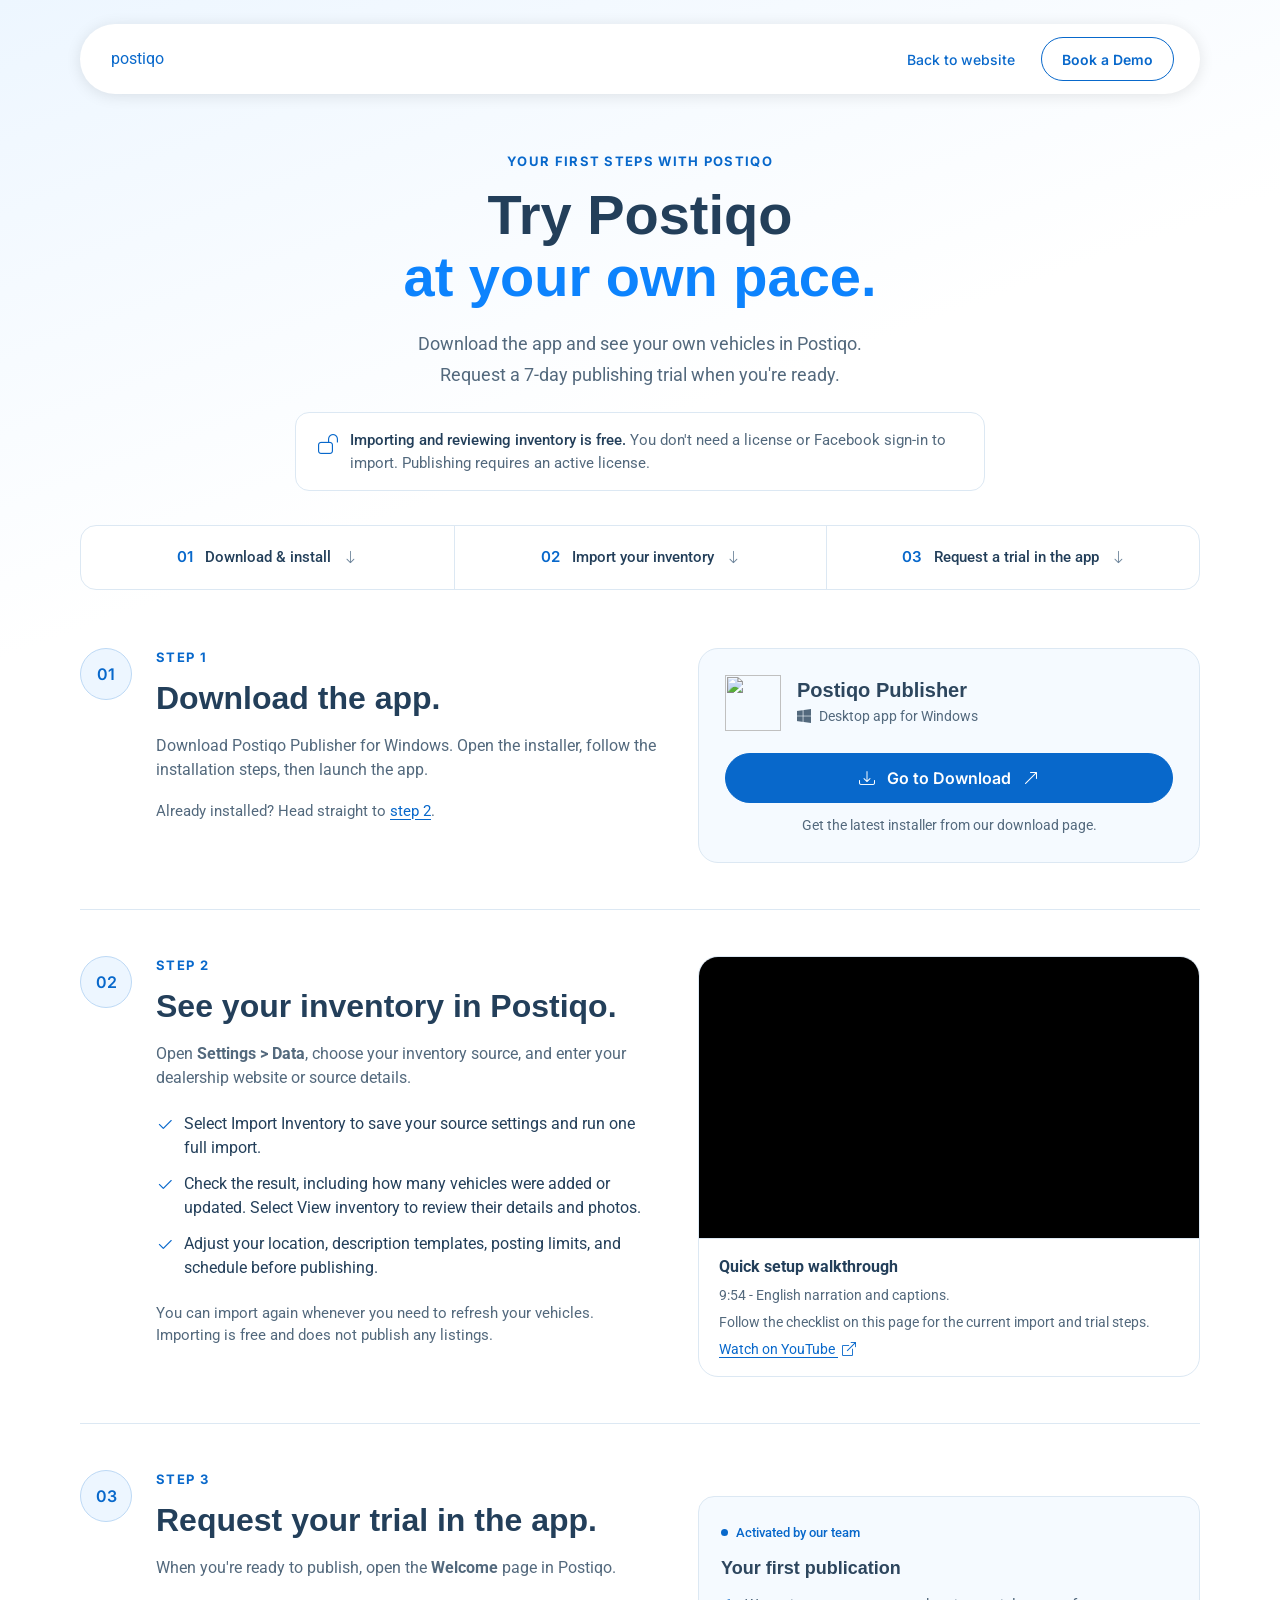
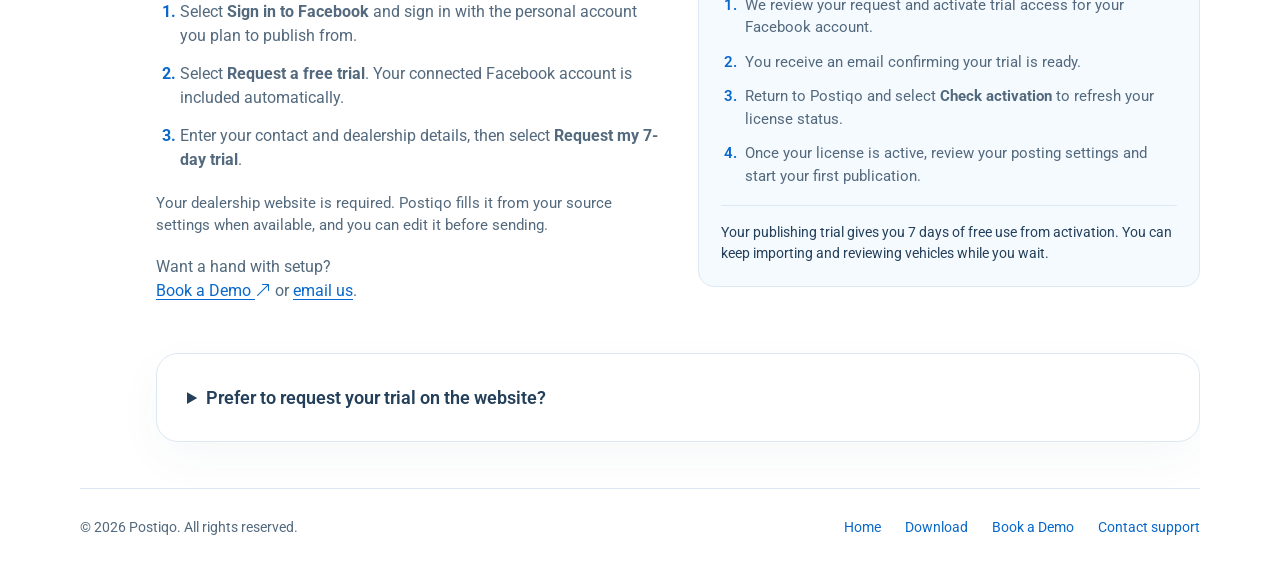
==== try/index.html @ b6b2a092 "Guide customers through free inventory import and in-app trial requests Update Try, Download, and ho" ====
<!DOCTYPE html>
<html lang="en-CA">

<head>
    <meta charset="utf-8">
    <meta name="viewport" content="width=device-width, initial-scale=1.0">
    <title>Try Postiqo | Import Your Inventory Free &amp; Request a Trial</title>
    <meta name="description" content="Download Postiqo for Windows, import and review your inventory for free, then sign in to Facebook and request a 7-day publishing trial in the app.">
    <meta name="theme-color" content="#0d83fd">
    <link rel="canonical" href="https://postiqo.io/try/">
    <meta property="og:type" content="website">
    <meta property="og:site_name" content="Postiqo">
    <meta property="og:title" content="Try Postiqo at your own pace">
    <meta property="og:description" content="Import and review your vehicles for free. When you're ready to publish, sign in to Facebook and request your 7-day trial in Postiqo.">
    <meta property="og:url" content="https://postiqo.io/try/">
    <meta property="og:image" content="https://postiqo.io/public/og.png?v=2">
    <meta name="twitter:card" content="summary_large_image">
    <link rel="icon" href="/favicon.ico">
    <link rel="icon" href="/favicon-32x32.png" sizes="32x32" type="image/png">
    <link rel="apple-touch-icon" href="/apple-touch-icon.png" sizes="180x180">
    <link rel="manifest" href="/site.webmanifest">
    <link rel="preconnect" href="https://fonts.googleapis.com">
    <link rel="preconnect" href="https://fonts.gstatic.com" crossorigin>
    <link rel="stylesheet" href="https://fonts.googleapis.com/css2?family=Roboto:wght@400;500;700&family=Inter:wght@400;500;600;700&display=swap">
    <link rel="stylesheet" href="/assets/vendor/bootstrap/css/bootstrap.min.css">
    <link rel="stylesheet" href="/assets/vendor/bootstrap-icons/bootstrap-icons.css">
    <link rel="stylesheet" href="/assets/css/main.css?v=1.0.4">
    <link rel="stylesheet" href="/assets/css/try.css?v=3">
    <script src="/assets/js/request-form.js?v=1" defer></script>
</head>

<body class="try-page">
    <a class="try-skip-link" href="#main">Skip to content</a>

    <header class="header">
        <div class="header-container try-container">
            <a class="logo" href="/" aria-label="Postiqo home">
                <span class="sitename">postiqo</span>
            </a>
            <nav class="try-header-nav" aria-label="Main navigation">
                <a class="try-home-link" href="/">Back to website</a>
                <a class="try-button try-button-small try-button-outline" href="/#contact">Book a Demo</a>
            </nav>
        </div>
    </header>

    <main id="main" class="try-main try-container">
        <section class="try-intro" aria-labelledby="try-title">
            <p class="try-eyebrow">YOUR FIRST STEPS WITH POSTIQO</p>
            <h1 id="try-title">Try Postiqo<br><span>at your own pace.</span></h1>
            <p class="try-lead">Download the app and see your own vehicles in Postiqo.<br class="d-none d-md-inline"> Request a 7-day publishing trial when you're ready.</p>
            <div class="try-license-note">
                <i class="bi bi-unlock" aria-hidden="true"></i>
                <p><strong>Importing and reviewing inventory is free.</strong> You don't need a license or Facebook sign-in to import. Publishing requires an active license.</p>
            </div>
        </section>

        <nav class="try-step-nav" aria-label="Getting started steps">
            <a href="#download"><span>01</span> Download &amp; install <i class="bi bi-arrow-down" aria-hidden="true"></i></a>
            <a href="#explore"><span>02</span> Import your inventory <i class="bi bi-arrow-down" aria-hidden="true"></i></a>
            <a href="#request-trial"><span>03</span> Request a trial in the app <i class="bi bi-arrow-down" aria-hidden="true"></i></a>
        </nav>

        <section id="download" class="try-step" aria-labelledby="download-title">
            <div class="try-step-marker" aria-hidden="true">01</div>
            <div class="try-step-body try-download-layout">
                <div class="try-step-copy">
                    <p class="try-eyebrow">STEP 1</p>
                    <h2 id="download-title">Download the app.</h2>
                    <p>Download Postiqo Publisher for Windows. Open the installer, follow the installation steps, then launch the app.</p>
                    <p class="try-muted">Already installed? Head straight to <a href="#explore">step 2</a>.</p>
                </div>
                <div class="try-download-panel">
                    <div class="try-app-summary">
                        <img src="/postiqo-icon-192.png" alt="" width="56" height="56">
                        <div>
                            <h3>Postiqo Publisher</h3>
                            <p><i class="bi bi-windows" aria-hidden="true"></i> Desktop app for Windows</p>
                        </div>
                    </div>
                    <a class="try-button" href="/download/">
                        <i class="bi bi-download" aria-hidden="true"></i> Go to Download
                        <i class="bi bi-arrow-up-right" aria-hidden="true"></i>
                    </a>
                    <p class="try-small">Get the latest installer from our download page.</p>
                </div>
            </div>
        </section>

        <section id="explore" class="try-step" aria-labelledby="explore-title">
            <div class="try-step-marker" aria-hidden="true">02</div>
            <div class="try-step-body try-explore-layout">
                <div class="try-step-copy">
                    <p class="try-eyebrow">STEP 2</p>
                    <h2 id="explore-title">See your inventory in Postiqo.</h2>
                    <p>Open <strong>Settings &gt; Data</strong>, choose your inventory source, and enter your dealership website or source details.</p>
                    <ul class="try-checklist">
                        <li><i class="bi bi-check2" aria-hidden="true"></i> Select Import Inventory to save your source settings and run one full import.</li>
                        <li><i class="bi bi-check2" aria-hidden="true"></i> Check the result, including how many vehicles were added or updated. Select View inventory to review their details and photos.</li>
                        <li><i class="bi bi-check2" aria-hidden="true"></i> Adjust your location, description templates, posting limits, and schedule before publishing.</li>
                    </ul>
                    <p class="try-muted">You can import again whenever you need to refresh your vehicles. Importing is free and does not publish any listings.</p>
                </div>
                <figure class="try-video">
                    <iframe class="try-video-player"
                            src="https://www.youtube-nocookie.com/embed/RazuBwVoWag?cc_load_policy=1&amp;cc_lang_pref=en&amp;hl=en&amp;rel=0"
                            title="Postiqo Publisher setup tutorial: instances, settings, login, and logs"
                            loading="lazy"
                            referrerpolicy="strict-origin-when-cross-origin"
                            allow="encrypted-media; picture-in-picture; fullscreen"
                            allowfullscreen></iframe>
                    <figcaption>
                        <strong>Quick setup walkthrough</strong>
                        <span>9:54 - English narration and captions.</span>
                        <span>Follow the checklist on this page for the current import and trial steps.</span>
                        <a href="https://www.youtube.com/watch?v=RazuBwVoWag" target="_blank" rel="noopener noreferrer">Watch on YouTube <i class="bi bi-box-arrow-up-right" aria-hidden="true"></i><span class="visually-hidden"> (opens in a new tab)</span></a>
                    </figcaption>
                </figure>
            </div>
        </section>

        <section id="request-trial" class="try-step try-request-step" aria-labelledby="request-title">
            <div class="try-step-marker" aria-hidden="true">03</div>
            <div class="try-step-body try-request-layout">
                <div class="try-step-copy">
                    <p class="try-eyebrow">STEP 3</p>
                    <h2 id="request-title">Request your trial in the app.</h2>
                    <p>When you're ready to publish, open the <strong>Welcome</strong> page in Postiqo.</p>
                    <ol class="try-app-steps">
                        <li>Select <strong>Sign in to Facebook</strong> and sign in with the personal account you plan to publish from.</li>
                        <li>Select <strong>Request a free trial</strong>. Your connected Facebook account is included automatically.</li>
                        <li>Enter your contact and dealership details, then select <strong>Request my 7-day trial</strong>.</li>
                    </ol>
                    <p class="try-muted">Your dealership website is required. Postiqo fills it from your source settings when available, and you can edit it before sending.</p>
                    <p class="try-help">Want a hand with setup?<br><a href="/#contact">Book a Demo <i class="bi bi-arrow-up-right" aria-hidden="true"></i></a> or <a href="mailto:support@postiqo.io">email us</a>.</p>
                </div>
                <div>
                    <div class="try-next-steps">
                        <span class="try-status-label"><span aria-hidden="true"></span> Activated by our team</span>
                        <h3>Your first publication</h3>
                        <ol>
                            <li>We review your request and activate trial access for your Facebook account.</li>
                            <li>You receive an email confirming your trial is ready.</li>
                            <li>Return to Postiqo and select <strong>Check activation</strong> to refresh your license status.</li>
                            <li>Once your license is active, review your posting settings and start your first publication.</li>
                        </ol>
                        <p>Your publishing trial gives you 7 days of free use from activation. You can keep importing and reviewing vehicles while you wait.</p>
                    </div>
                </div>

                <details class="try-form-panel try-fallback-form" id="website-trial-request">
                    <summary>Prefer to request your trial on the website?</summary>
                    <p class="try-form-intro">This form is an optional alternative to the request in Postiqo. Enter the personal Facebook account you will use in the app. All fields are required except the additional notes.</p>
                    <form id="trial-form" class="php-email-form" action="https://formspree.io/f/xvgeqgdd" method="post" data-postiqo-request="trial">
                        <input type="hidden" name="_subject" value="New Postiqo trial request">
                        <input type="hidden" name="request_type" value="Trial request">
                        <div hidden aria-hidden="true">
                            <label for="trial-gotcha">Leave this field empty</label>
                            <input type="text" id="trial-gotcha" name="_gotcha" tabindex="-1" autocomplete="off">
                        </div>

                        <div class="try-form-grid">
                            <div class="try-field">
                                <label for="trial-name">Your name</label>
                                <input id="trial-name" name="name" type="text" autocomplete="name" maxlength="120" required>
                            </div>
                            <div class="try-field">
                                <label for="trial-dealership">Dealership name</label>
                                <input id="trial-dealership" name="dealership" type="text" autocomplete="organization" maxlength="200" required>
                            </div>
                            <div class="try-field try-field-full">
                                <label for="trial-website">Dealership website</label>
                                <input id="trial-website" name="website" type="url" autocomplete="url" placeholder="https://yourdealership.com" maxlength="2048" required>
                            </div>
                            <div class="try-field">
                                <label for="trial-email">Contact email</label>
                                <input id="trial-email" name="email" type="email" autocomplete="email" maxlength="254" required>
                            </div>
                            <div class="try-field">
                                <label for="trial-phone">Phone number</label>
                                <input id="trial-phone" name="phone" type="tel" autocomplete="tel" maxlength="40" required>
                            </div>
                            <div class="try-field try-field-full">
                                <label for="trial-facebook">Facebook profile URL, username, or user ID</label>
                                <input id="trial-facebook" name="facebook_user_id" type="text" autocomplete="off" autocapitalize="none" spellcheck="false" placeholder="Your ID, username, or profile URL" aria-describedby="facebook-help facebook-format" maxlength="2048" required>
                                <p id="facebook-help" class="try-field-help">Use the personal Facebook account you will use in Postiqo. This is the account we will add to your license.</p>
                                <div class="try-facebook-guide" id="facebook-format">
                                    <h4>Where to find it</h4>
                                    <ol>
                                        <li>Sign in to the correct Facebook account in your browser.</li>
                                        <li>Open <a href="https://www.facebook.com/me" target="_blank" rel="noopener noreferrer">facebook.com/me <i class="bi bi-box-arrow-up-right" aria-hidden="true"></i><span class="visually-hidden"> (opens in a new tab)</span></a> and wait for your profile to load.</li>
                                        <li>Copy the resulting address from the address bar and paste it above.</li>
                                    </ol>
                                    <p><strong>The easiest option:</strong> paste the full profile address into the Facebook field above. You can also enter just the number or username, as shown below.</p>
                                    <p>
                                        <strong>Example 1: your address contains a number</strong><br>
                                        <code>facebook.com/profile.php?id=<strong>123456789</strong></code><br>
                                        Your user ID is <code>123456789</code>.<br>
                                        <strong>Enter:</strong> <code>123456789</code>
                                    </p>
                                    <p>
                                        <strong>Example 2: your address contains a username</strong><br>
                                        <code>facebook.com/<strong>john.smith</strong></code><br>
                                        Your username is <code>john.smith</code>.<br>
                                        <strong>Enter:</strong> <code>john.smith</code> in the same Facebook field.
                                    </p>
                                    <p>These are examples. Use the number or username from <strong>your own profile address</strong>, including any dots or numbers. The <code>facebook.com/me</code> shortcut itself is not your user ID.</p>
                                    <p class="mb-0">Please send your profile ID or link, never your Facebook password.</p>
                                </div>
                            </div>
                            <div class="try-field try-field-full">
                                <label for="trial-message">Anything else? <span>(optional)</span></label>
                                <textarea id="trial-message" name="message" rows="4" maxlength="5000" placeholder="Tell us what you'd like to try, how many vehicles you manage, or anything you need help with."></textarea>
                            </div>
                        </div>

                        <p class="try-form-note">By sending this request, you ask us to contact you about your trial and use your Facebook ID to set up your license.</p>
                        <div class="try-form-feedback">
                            <div class="loading" role="status" aria-live="polite">Sending your trial request...</div>
                            <div class="error-message" role="alert" tabindex="-1"></div>
                            <div class="sent-message" role="status" aria-live="polite" tabindex="-1">
                                <strong>Your trial request has been sent.</strong>
                                We'll email you when your trial is active. Sign in to that Facebook account in Postiqo and select Check activation. Once your license is active, you can start publishing.
                            </div>
                        </div>
                        <button class="try-button try-submit" type="submit">Request My Trial <i class="bi bi-arrow-right" aria-hidden="true"></i></button>
                        <p class="try-small try-submit-note">Your 7-day publishing trial starts when our team activates it. We'll confirm by email.</p>
                        <noscript><p class="try-field-help">Submitting will open Formspree's confirmation page. We will email you separately when your trial is active.</p></noscript>
                    </form>
                </details>
            </div>
        </section>
    </main>

    <footer class="try-footer try-container">
        <p>&copy; 2026 Postiqo. All rights reserved.</p>
        <nav aria-label="Footer navigation">
            <a href="/">Home</a>
            <a href="/download/">Download</a>
            <a href="/#contact">Book a Demo</a>
            <a href="mailto:support@postiqo.io">Contact support</a>
        </nav>
    </footer>
</body>

</html>
---- assets/css/main.css ----
/**
* Template Name: iLanding
* Template URL: https://bootstrapmade.com/ilanding-bootstrap-landing-page-template/
* Updated: Nov 12 2024 with Bootstrap v5.3.3
* Author: BootstrapMade.com
* License: https://bootstrapmade.com/license/
*/

/*--------------------------------------------------------------
# Font & Color Variables
# Help: https://bootstrapmade.com/color-system/
--------------------------------------------------------------*/
/* Fonts */
:root {
  --default-font: "Roboto",  system-ui, -apple-system, "Segoe UI", Roboto, "Helvetica Neue", Arial, "Noto Sans", "Liberation Sans", sans-serif, "Apple Color Emoji", "Segoe UI Emoji", "Segoe UI Symbol", "Noto Color Emoji";
  --heading-font: "Nunito",  sans-serif;
  --nav-font: "Inter",  sans-serif;
}

/* Global Colors - The following color variables are used throughout the website. Updating them here will change the color scheme of the entire website */
:root { 
  --background-color: #ffffff; /* Background color for the entire website, including individual sections */
  --default-color: #212529; /* Default color used for the majority of the text content across the entire website */
  --heading-color: #2d465e; /* Color for headings, subheadings and title throughout the website */
  --accent-color: #0d83fd; /* Accent color that represents your brand on the website. It's used for buttons, links, and other elements that need to stand out */
  --surface-color: #ffffff; /* The surface color is used as a background of boxed elements within sections, such as cards, icon boxes, or other elements that require a visual separation from the global background. */
  --contrast-color: #ffffff; /* Contrast color for text, ensuring readability against backgrounds of accent, heading, or default colors. */
}

/* Nav Menu Colors - The following color variables are used specifically for the navigation menu. They are separate from the global colors to allow for more customization options */
:root {
  --nav-color: #212529;  /* The default color of the main navmenu links */
  --nav-hover-color: #0d83fd; /* Applied to main navmenu links when they are hovered over or active */
  --nav-mobile-background-color: #ffffff; /* Used as the background color for mobile navigation menu */
  --nav-dropdown-background-color: #ffffff; /* Used as the background color for dropdown items that appear when hovering over primary navigation items */
  --nav-dropdown-color: #212529; /* Used for navigation links of the dropdown items in the navigation menu. */
  --nav-dropdown-hover-color: #0d83fd; /* Similar to --nav-hover-color, this color is applied to dropdown navigation links when they are hovered over. */
}

/* Color Presets - These classes override global colors when applied to any section or element, providing reuse of the sam color scheme. */

.light-background {
  --background-color: #f3f9ff;
  --surface-color: #ffffff;
}

.dark-background {
  --background-color: #0d83fd;
  --default-color: #ffffff;
  --heading-color: #ffffff;
  --surface-color: #409dfd;
  --contrast-color: #ffffff;
}

/* Smooth scroll */
:root {
  scroll-behavior: smooth;
}

/*--------------------------------------------------------------
# General Styling & Shared Classes
--------------------------------------------------------------*/
body {
  color: var(--default-color);
  background-color: var(--background-color);
  font-family: var(--default-font);
}

a {
  color: var(--accent-color);
  text-decoration: none;
  transition: 0.3s;
}

a:hover {
  color: color-mix(in srgb, var(--accent-color), transparent 25%);
  text-decoration: none;
}

h1,
h2,
h3,
h4,
h5,
h6 {
  color: var(--heading-color);
  font-family: var(--heading-font);
}

/* PHP Email Form Messages
------------------------------*/
.php-email-form .error-message {
  display: none;
  background: #df1529;
  color: #ffffff;
  text-align: left;
  padding: 15px;
  margin-bottom: 24px;
  font-weight: 600;
}

.php-email-form .sent-message {
  display: none;
  color: #ffffff;
  background: #059652;
  text-align: center;
  padding: 15px;
  margin-bottom: 24px;
  font-weight: 600;
}

.php-email-form .loading {
  display: none;
  background: var(--surface-color);
  text-align: center;
  padding: 15px;
  margin-bottom: 24px;
}

.php-email-form .loading:before {
  content: "";
  display: inline-block;
  border-radius: 50%;
  width: 24px;
  height: 24px;
  margin: 0 10px -6px 0;
  border: 3px solid var(--accent-color);
  border-top-color: var(--surface-color);
  animation: php-email-form-loading 1s linear infinite;
}

@keyframes php-email-form-loading {
  0% {
    transform: rotate(0deg);
  }

  100% {
    transform: rotate(360deg);
  }
}

/*--------------------------------------------------------------
# Global Header
--------------------------------------------------------------*/
.header {
  --background-color: rgba(255, 255, 255, 0);
  color: var(--default-color);
  background-color: var(--background-color);
  padding: 20px 0;
  transition: all 0.5s;
  z-index: 997;
}

.header .header-container {
  background: var(--surface-color);
  border-radius: 50px;
  padding: 5px 25px;
  box-shadow: 0px 2px 15px rgba(0, 0, 0, 0.1);
}

.scrolled .header .header-container {
  background: color-mix(in srgb, var(--surface-color), transparent 5%);
}

.header .logo {
  line-height: 1;
  padding-left: 5px;
}

.header .logo img {
  max-height: 36px;
  margin-right: 8px;
}

.header .logo h1 {
  font-size: 24px;
  margin: 0;
  font-weight: 500;
  color: var(--heading-color);
}

.header .btn-getstarted,
.header .btn-getstarted:focus {
  color: var(--contrast-color);
  background: var(--accent-color);
  font-size: 14px;
  padding: 8px 20px;
  margin: 0 0 0 30px;
  border-radius: 50px;
  transition: 0.3s;
}

.header .btn-getstarted:hover,
.header .btn-getstarted:focus:hover {
  color: var(--contrast-color);
  background: color-mix(in srgb, var(--accent-color), transparent 15%);
}

@media (max-width: 1200px) {
  .header {
    padding-top: 10px;
  }

  .header .header-container {
    margin-left: 10px;
    margin-right: 10px;
    padding: 10px 5px 10px 15px;
  }

  .header .logo {
    order: 1;
  }

  .header .btn-getstarted {
    order: 2;
    margin: 0 10px 0 0;
    padding: 6px 15px;
  }

  .header .navmenu {
    order: 3;
  }
}

/*--------------------------------------------------------------
# Navigation Menu
--------------------------------------------------------------*/
/* Navmenu - Desktop */
@media (min-width: 1200px) {
  .navmenu {
    padding: 0;
  }

  .navmenu ul {
    margin: 0;
    padding: 0;
    display: flex;
    list-style: none;
    align-items: center;
  }

  .navmenu li {
    position: relative;
  }

  .navmenu a,
  .navmenu a:focus {
    color: var(--nav-color);
    padding: 18px 15px;
    font-size: 16px;
    font-family: var(--nav-font);
    font-weight: 400;
    display: flex;
    align-items: center;
    justify-content: space-between;
    white-space: nowrap;
    transition: 0.3s;
  }

  .navmenu a i,
  .navmenu a:focus i {
    font-size: 12px;
    line-height: 0;
    margin-left: 5px;
    transition: 0.3s;
  }

  .navmenu li:last-child a {
    padding-right: 0;
  }

  .navmenu li:hover>a,
  .navmenu .active,
  .navmenu .active:focus {
    color: var(--nav-hover-color);
  }

  .navmenu .dropdown ul {
    margin: 0;
    padding: 10px 0;
    background: var(--nav-dropdown-background-color);
    display: block;
    position: absolute;
    visibility: hidden;
    left: 14px;
    top: 130%;
    opacity: 0;
    transition: 0.3s;
    border-radius: 4px;
    z-index: 99;
    box-shadow: 0px 0px 30px rgba(0, 0, 0, 0.1);
  }

  .navmenu .dropdown ul li {
    min-width: 200px;
  }

  .navmenu .dropdown ul a {
    padding: 10px 20px;
    font-size: 15px;
    text-transform: none;
    color: var(--nav-dropdown-color);
  }

  .navmenu .dropdown ul a i {
    font-size: 12px;
  }

  .navmenu .dropdown ul a:hover,
  .navmenu .dropdown ul .active:hover,
  .navmenu .dropdown ul li:hover>a {
    color: var(--nav-dropdown-hover-color);
  }

  .navmenu .dropdown:hover>ul {
    opacity: 1;
    top: 100%;
    visibility: visible;
  }

  .navmenu .dropdown .dropdown ul {
    top: 0;
    left: -90%;
    visibility: hidden;
  }

  .navmenu .dropdown .dropdown:hover>ul {
    opacity: 1;
    top: 0;
    left: -100%;
    visibility: visible;
  }
}

/* Navmenu - Mobile */
@media (max-width: 1199px) {
  .mobile-nav-toggle {
    color: var(--nav-color);
    font-size: 28px;
    line-height: 0;
    margin-right: 10px;
    cursor: pointer;
    transition: color 0.3s;
  }

  .navmenu {
    padding: 0;
    z-index: 9997;
  }

  .navmenu ul {
    display: none;
    list-style: none;
    position: absolute;
    inset: 60px 20px 20px 20px;
    padding: 10px 0;
    margin: 0;
    border-radius: 6px;
    background-color: var(--nav-mobile-background-color);
    overflow-y: auto;
    transition: 0.3s;
    z-index: 9998;
    box-shadow: 0px 0px 30px rgba(0, 0, 0, 0.1);
  }

  .navmenu a,
  .navmenu a:focus {
    color: var(--nav-dropdown-color);
    padding: 10px 20px;
    font-family: var(--nav-font);
    font-size: 17px;
    font-weight: 500;
    display: flex;
    align-items: center;
    justify-content: space-between;
    white-space: nowrap;
    transition: 0.3s;
  }

  .navmenu a i,
  .navmenu a:focus i {
    font-size: 12px;
    line-height: 0;
    margin-left: 5px;
    width: 30px;
    height: 30px;
    display: flex;
    align-items: center;
    justify-content: center;
    border-radius: 50%;
    transition: 0.3s;
    background-color: color-mix(in srgb, var(--accent-color), transparent 90%);
  }

  .navmenu a i:hover,
  .navmenu a:focus i:hover {
    background-color: var(--accent-color);
    color: var(--contrast-color);
  }

  .navmenu a:hover,
  .navmenu .active,
  .navmenu .active:focus {
    color: var(--nav-dropdown-hover-color);
  }

  .navmenu .active i,
  .navmenu .active:focus i {
    background-color: var(--accent-color);
    color: var(--contrast-color);
    transform: rotate(180deg);
  }

  .navmenu .dropdown ul {
    position: static;
    display: none;
    z-index: 99;
    padding: 10px 0;
    margin: 10px 20px;
    background-color: var(--nav-dropdown-background-color);
    border: 1px solid color-mix(in srgb, var(--default-color), transparent 90%);
    box-shadow: none;
    transition: all 0.5s ease-in-out;
  }

  .navmenu .dropdown ul ul {
    background-color: rgba(33, 37, 41, 0.1);
  }

  .navmenu .dropdown>.dropdown-active {
    display: block;
    background-color: rgba(33, 37, 41, 0.03);
  }

  .mobile-nav-active {
    overflow: hidden;
  }

  .mobile-nav-active .mobile-nav-toggle {
    color: #fff;
    position: absolute;
    font-size: 32px;
    top: 15px;
    right: 15px;
    margin-right: 0;
    z-index: 9999;
  }

  .mobile-nav-active .navmenu {
    position: fixed;
    overflow: hidden;
    inset: 0;
    background: rgba(33, 37, 41, 0.8);
    transition: 0.3s;
  }

  .mobile-nav-active .navmenu>ul {
    display: block;
  }
}

/*--------------------------------------------------------------
# Global Footer
--------------------------------------------------------------*/
.footer {
  color: var(--default-color);
  background-color: var(--background-color);
  font-size: 14px;
  position: relative;
}

.footer .footer-top {
  padding-top: 50px;
}

.footer .footer-about .logo {
  line-height: 1;
  margin-bottom: 25px;
}

.footer .footer-about .logo img {
  max-height: 40px;
  margin-right: 6px;
}

.footer .footer-about .logo span {
  color: var(--heading-color);
  font-family: var(--heading-font);
  font-size: 26px;
  font-weight: 700;
  letter-spacing: 1px;
}

.footer .footer-about p {
  font-size: 14px;
  font-family: var(--heading-font);
}

.footer .social-links a {
  display: flex;
  align-items: center;
  justify-content: center;
  width: 40px;
  height: 40px;
  border-radius: 50%;
  border: 1px solid color-mix(in srgb, var(--default-color), transparent 50%);
  font-size: 16px;
  color: color-mix(in srgb, var(--default-color), transparent 20%);
  margin-right: 10px;
  transition: 0.3s;
}

.footer .social-links a:hover {
  color: var(--accent-color);
  border-color: var(--accent-color);
}

.footer h4 {
  font-size: 16px;
  font-weight: bold;
  position: relative;
  padding-bottom: 12px;
}

.footer .footer-links {
  margin-bottom: 30px;
}

.footer .footer-links ul {
  list-style: none;
  padding: 0;
  margin: 0;
}

.footer .footer-links ul i {
  padding-right: 2px;
  font-size: 12px;
  line-height: 0;
}

.footer .footer-links ul li {
  padding: 10px 0;
  display: flex;
  align-items: center;
}

.footer .footer-links ul li:first-child {
  padding-top: 0;
}

.footer .footer-links ul a {
  color: color-mix(in srgb, var(--default-color), transparent 30%);
  display: inline-block;
  line-height: 1;
}

.footer .footer-links ul a:hover {
  color: var(--accent-color);
}

.footer .footer-contact p {
  margin-bottom: 5px;
}

.footer .copyright {
  padding: 25px 0;
  border-top: 1px solid color-mix(in srgb, var(--default-color), transparent 90%);
}

.footer .copyright p {
  margin-bottom: 0;
}

.footer .credits {
  margin-top: 8px;
  font-size: 13px;
}

/*--------------------------------------------------------------
# Scroll Top Button
--------------------------------------------------------------*/
.scroll-top {
  position: fixed;
  visibility: hidden;
  opacity: 0;
  right: 15px;
  bottom: -15px;
  z-index: 99999;
  background-color: var(--accent-color);
  width: 44px;
  height: 44px;
  border-radius: 50px;
  transition: all 0.4s;
}

.scroll-top i {
  font-size: 24px;
  color: var(--contrast-color);
  line-height: 0;
}

.scroll-top:hover {
  background-color: color-mix(in srgb, var(--accent-color), transparent 20%);
  color: var(--contrast-color);
}

.scroll-top.active {
  visibility: visible;
  opacity: 1;
  bottom: 15px;
}

/*--------------------------------------------------------------
# Disable aos animation delay on mobile devices
--------------------------------------------------------------*/
@media screen and (max-width: 768px) {
  [data-aos-delay] {
    transition-delay: 0 !important;
  }
}

/*--------------------------------------------------------------
# Global Page Titles & Breadcrumbs
--------------------------------------------------------------*/
.page-title {
  color: var(--default-color);
  background-color: var(--background-color);
  padding: 170px 0 80px 0;
  text-align: center;
  position: relative;
}

.page-title h1 {
  font-size: 42px;
  font-weight: 700;
  margin-bottom: 10px;
}

.page-title .breadcrumbs ol {
  display: flex;
  flex-wrap: wrap;
  list-style: none;
  justify-content: center;
  padding: 0;
  margin: 0;
  font-size: 16px;
  font-weight: 400;
}

.page-title .breadcrumbs ol li+li {
  padding-left: 10px;
}

.page-title .breadcrumbs ol li+li::before {
  content: "/";
  display: inline-block;
  padding-right: 10px;
  color: color-mix(in srgb, var(--default-color), transparent 70%);
}

/*--------------------------------------------------------------
# Global Sections
--------------------------------------------------------------*/
section,
.section {
  color: var(--default-color);
  background-color: var(--background-color);
  padding: 60px 0;
  scroll-margin-top: 90px;
  overflow: clip;
}

@media (max-width: 1199px) {

  section,
  .section {
    scroll-margin-top: 66px;
  }
}

/*--------------------------------------------------------------
# Global Section Titles
--------------------------------------------------------------*/
.section-title {
  text-align: center;
  padding-bottom: 60px;
  position: relative;
}

.section-title h2 {
  font-size: 32px;
  font-weight: 700;
  margin-bottom: 20px;
  padding-bottom: 20px;
  position: relative;
}

.section-title h2:after {
  content: "";
  position: absolute;
  display: block;
  width: 50px;
  height: 3px;
  background: var(--accent-color);
  left: 0;
  right: 0;
  bottom: 0;
  margin: auto;
}

.section-title p {
  margin-bottom: 0;
}

/*--------------------------------------------------------------
# Hero Section
--------------------------------------------------------------*/
.hero {
  position: relative;
  padding-top: 160px;
  background: linear-gradient(135deg, color-mix(in srgb, var(--accent-color), transparent 95%) 50%, color-mix(in srgb, var(--accent-color), transparent 98%) 25%, transparent 50%);
}

.hero::before {
  content: "";
  position: absolute;
  top: 0;
  left: 0;
  width: 100%;
  height: 100%;
  background: radial-gradient(circle at 90% 10%, color-mix(in srgb, var(--accent-color), transparent 92%), transparent 40%);
  pointer-events: none;
}

.hero .hero-content {
  position: relative;
  z-index: 1;
}

.hero .hero-content h1 {
  font-size: 3.5rem;
  font-weight: 700;
  line-height: 1.2;
  margin-bottom: 1.5rem;
}

.hero .hero-content h1 .accent-text {
  color: var(--accent-color);
}

@media (max-width: 992px) {
  .hero .hero-content {
    text-align: center;
    margin-bottom: 3rem;
  }

  .hero .hero-content h1 {
    font-size: 2.5rem;
  }

  .hero .hero-content .hero-buttons {
    justify-content: center;
  }
}

@media (max-width: 575px) {
  .hero .hero-content h1 {
    font-size: 2rem;
  }
}

.hero .company-badge {
  display: inline-flex;
  align-items: center;
  padding: 0.5rem 1rem;
  background-color: color-mix(in srgb, var(--accent-color), transparent 92%);
  border-radius: 50px;
  color: var(--accent-color);
  font-weight: 500;
}

.hero .company-badge i {
  font-size: 1.25rem;
}

.hero .btn-primary {
  background-color: var(--accent-color);
  border-color: var(--accent-color);
  color: var(--contrast-color);
  padding: 0.75rem 2.5rem;
  border-radius: 50px;
  font-weight: 500;
  transition: all 0.3s ease;
}

.hero .btn-primary:hover {
  background-color: color-mix(in srgb, var(--accent-color), black 20%);
  border-color: color-mix(in srgb, var(--accent-color), black 20%);
}

.hero .btn-link {
  color: var(--heading-color);
  text-decoration: none;
  font-weight: 500;
  transition: all 0.3s ease;
}

.hero .btn-link:hover {
  color: var(--accent-color);
}

.hero .btn-link i {
  font-size: 1.5rem;
  vertical-align: middle;
}

.hero .hero-image {
  position: relative;
  text-align: center;
  z-index: 1;
}

.hero .hero-image img {
  max-width: 100%;
  height: auto;
}

.hero .customers-badge {
  position: absolute;
  /*bottom: 10px;*/
  bottom: -20%;
  /*right: 30px;*/
  right: 5%;
  background-color: var(--surface-color);
  padding: 1rem;
  border-radius: 10px;
  box-shadow: 0 5px 20px rgba(0, 0, 0, 0.1);
  max-width: 300px;
  animation: float-badge 3s ease-in-out infinite;
  will-change: transform;
}

.hero .customers-badge .customer-avatars {
  display: flex;
  align-items: center;
  margin-bottom: 0.5rem;
}

.hero .customers-badge .avatar {
  width: 35px;
  height: 35px;
  border-radius: 50%;
  border: 2px solid var(--surface-color);
  margin-left: -8px;
}

.hero .customers-badge .avatar:first-child {
  margin-left: 0;
}

.hero .customers-badge .avatar.more {
  background-color: var(--accent-color);
  color: var(--contrast-color);
  display: flex;
  align-items: center;
  justify-content: center;
  font-size: 0.75rem;
  font-weight: 600;
}

.hero .customers-badge p {
  font-size: 0.875rem;
  color: color-mix(in srgb, var(--default-color), transparent 40%);
}

@media (max-width: 992px) {
  .hero .customers-badge {
    position: static;
    margin: 1rem auto;
    max-width: 250px;
  }
}

.hero .stats-row {
  position: relative;
  z-index: 1;
  margin-top: 5rem;
  background-color: var(--surface-color);
  border-radius: 20px;
  box-shadow: 0 5px 15px rgba(0, 0, 0, 0.05);
  padding-bottom: 2rem;
}

.hero .stat-item {
  display: flex;
  align-items: center;
  gap: 1rem;
  padding: 2rem;
}

.hero .stat-item .stat-icon {
  flex-shrink: 0;
  width: 64px;
  height: 64px;
  display: flex;
  align-items: center;
  justify-content: center;
  background-color: color-mix(in srgb, var(--accent-color), transparent 92%);
  border-radius: 50px;
  transition: 0.3s;
}

.hero .stat-item .stat-icon i {
  font-size: 1.5rem;
  color: var(--accent-color);
}

.hero .stat-item:hover .stat-icon {
  background-color: var(--accent-color);
}

.hero .stat-item:hover .stat-icon i {
  color: var(--contrast-color);
}

.hero .stat-item .stat-content {
  flex-grow: 1;
}

.hero .stat-item .stat-content h4 {
  font-size: 1.25rem;
  margin-bottom: 0.25rem;
  font-weight: 600;
}

.hero .stat-item .stat-content p {
  font-size: 0.875rem;
  color: color-mix(in srgb, var(--default-color), transparent 40%);
  margin: 0;
}

@media (max-width: 575px) {
  .hero .stat-item {
    padding: 1.5rem;
  }
}

@keyframes float-badge {
  0% {
    transform: translateY(0);
  }

  50% {
    transform: translateY(-10px);
  }

  100% {
    transform: translateY(0);
  }
}

/*--------------------------------------------------------------
# About Section
--------------------------------------------------------------*/
.about .about-meta {
  color: var(--accent-color);
  font-weight: 600;
  margin-bottom: 1rem;
  display: inline-block;
}

.about .about-title {
  font-size: 1.75rem;
  margin-bottom: 1rem;
  line-height: 1.2;
  font-weight: 700;
}

@media (max-width: 992px) {
  .about .about-title {
    font-size: 2rem;
  }
}

.about .about-description {
  margin-bottom: 2rem;
  color: color-mix(in srgb, var(--default-color), transparent 20%);
}

.about .feature-list-wrapper {
  margin-bottom: 2rem;
}

.about .feature-list {
  list-style: none;
  padding: 0;
  margin: 0;
}

.about .feature-list li {
  display: flex;
  align-items: center;
  gap: 0.75rem;
  margin-bottom: 1rem;
  font-size: 1rem;
}

.about .feature-list li i {
  color: var(--accent-color);
  font-size: 1.25rem;
}

.about .profile .profile-image {
  width: 60px;
  height: 60px;
  border-radius: 50%;
  object-fit: cover;
}

.about .profile .profile-name {
  font-size: 1.125rem;
  margin: 0;
}

.about .profile .profile-position {
  color: var(--accent-color);
  margin: 0;
  font-size: 0.875rem;
}

.about .contact-info {
  padding: 1rem 1.5rem;
  background-color: var(--surface-color);
  border-radius: 0.5rem;
  box-shadow: 0 0 15px rgba(0, 0, 0, 0.06);
}

.about .contact-info i {
  color: var(--accent-color);
  font-size: 1.5rem;
}

.about .contact-info .contact-label {
  color: color-mix(in srgb, var(--default-color), transparent 30%);
  font-size: 0.875rem;
  margin: 0;
}

.about .contact-info .contact-number {
  font-weight: 600;
  margin: 0;
}

.about .image-wrapper {
  position: relative;
}

@media (max-width: 992px) {
  .about .image-wrapper {
    padding-left: 0;
    margin-top: 3rem;
    display: flex;
    flex-direction: column;
    gap: 2rem;
  }
}

@media (max-width: 992px) {
  .about .image-wrapper .images {
    display: flex;
    flex-direction: column;
    gap: 1.5rem;
  }
}

@media (max-width: 992px) {
  .about .image-wrapper .main-image {
    margin-left: 0;
  }
}

.about .image-wrapper .small-image {
  position: absolute;
  top: 20%;
  left: -10%;
  width: 45%;
  border: 8px solid var(--surface-color);
}

@media (max-width: 992px) {
  .about .image-wrapper .small-image {
    position: static;
    width: 100%;
    margin: 0 auto;
    border: 0;
  }
}

.about .image-wrapper .experience-badge {
  position: absolute;
  bottom: 5%;
  right: 5%;
  background-color: var(--accent-color);
  color: var(--contrast-color);
  padding: 1.5rem;
  border-radius: 0.5rem;
  text-align: center;
  min-width: 200px;
  animation: experience-float 3s ease-in-out infinite;
}

@media (max-width: 992px) {
  .about .image-wrapper .experience-badge {
    position: static;
    width: fit-content;
    margin: 0 auto;
  }
}

.about .image-wrapper .experience-badge h3 {
  color: var(--contrast-color);
  font-size: 2.5rem;
  margin: 0;
  line-height: 0.5;
}

.about .image-wrapper .experience-badge h3 span {
  font-size: 1rem;
  display: inline-block;
  margin-left: 0.25rem;
}

.about .image-wrapper .experience-badge p {
  margin: 0.5rem 0 0;
  font-size: 0.875rem;
}

@keyframes experience-float {
  0% {
    transform: translateY(0);
  }

  50% {
    transform: translateY(-10px);
  }

  100% {
    transform: translateY(0);
  }
}

/*--------------------------------------------------------------
# Features Section
--------------------------------------------------------------*/
.features .nav-tabs {
  border: 0;
  background-color: color-mix(in srgb, var(--default-color), transparent 96%);
  display: inline-flex;
  align-items: center;
  justify-content: center;
  border-radius: 50px;
  padding: 6px;
  width: auto;
}

.features .nav-item {
  margin: 0;
  padding: 0 5px 0 0;
}

.features .nav-item:last-child {
  padding-right: 0;
}

.features .nav-link {
  background-color: none;
  color: var(--heading-color);
  padding: 10px 30px;
  transition: 0.3s;
  border-radius: 50px;
  display: flex;
  align-items: center;
  justify-content: center;
  cursor: pointer;
  height: 100%;
  border: 0;
  margin: 0;
}

@media (max-width: 468px) {
  .features .nav-link {
    padding: 8px 20px;
  }
}

.features .nav-link i {
  padding-right: 15px;
  font-size: 48px;
}

.features .nav-link h4 {
  font-size: 14px;
  font-weight: 500;
  margin: 0;
}

.features .nav-link:hover {
  border-color: color-mix(in srgb, var(--default-color), transparent 80%);
}

.features .nav-link:hover h4 {
  color: var(--accent-color);
}

.features .nav-link.active {
  background-color: var(--accent-color);
  border-color: var(--accent-color);
}

.features .nav-link.active h4 {
  color: var(--contrast-color);
}

.features .tab-content {
  margin-top: 30px;
}

.features .tab-pane h3 {
  color: var(--heading-color);
  font-weight: 700;
  font-size: 32px;
  position: relative;
  margin-bottom: 20px;
  padding-bottom: 20px;
}

.features .tab-pane h3:after {
  content: "";
  position: absolute;
  display: block;
  width: 60px;
  height: 3px;
  background: var(--accent-color);
  left: 0;
  bottom: 0;
}

.features .tab-pane ul {
  list-style: none;
  padding: 0;
}

.features .tab-pane ul li {
  padding-top: 10px;
}

.features .tab-pane ul i {
  font-size: 20px;
  padding-right: 4px;
  color: var(--accent-color);
}

.features .tab-pane p:last-child {
  margin-bottom: 0;
}

/*--------------------------------------------------------------
# Features Cards Section
--------------------------------------------------------------*/
.features-cards {
  --default-color: #555;
  --heading-color: #333;
}

.features-cards .feature-box {
  height: 100%;
  padding: 40px 30px;
  border-radius: 10px;
}

.features-cards .feature-box i {
  font-size: 44px;
  display: inline-block;
  line-height: 0;
  color: var(--accent-color);
  margin-bottom: 20px;
}

.features-cards .feature-box h4 {
  font-size: 20px;
  font-weight: 700;
  margin: 0 0 10px 0;
}

.features-cards .feature-box p {
  font-size: 15px;
  margin-bottom: 0;
}

.features-cards .feature-box.orange {
  background-color: #fff3e2;
}

.features-cards .feature-box.orange i {
  color: #edb86e;
}

.features-cards .feature-box.blue {
  background-color: #deedfd;
}

.features-cards .feature-box.blue i {
  color: #20a5f8;
}

.features-cards .feature-box.green {
  background-color: #d5f1e4;
}

.features-cards .feature-box.green i {
  color: #48c88a;
}

.features-cards .feature-box.red {
  background-color: #fdeded;
}

.features-cards .feature-box.red i {
  color: #f28484;
}

/*--------------------------------------------------------------
# Features 2 Section
--------------------------------------------------------------*/
.features-2 .feature-item .feature-icon {
  width: 60px;
  height: 60px;
  display: flex;
  align-items: center;
  justify-content: center;
  border-radius: 50%;
  background-color: color-mix(in srgb, var(--accent-color), transparent 92%);
}

.features-2 .feature-item .feature-icon i {
  font-size: 24px;
  color: var(--accent-color);
}

.features-2 .feature-item .feature-content h3 {
  font-size: 20px;
  font-weight: 600;
  margin-bottom: 10px;
}

.features-2 .feature-item .feature-content p {
  color: color-mix(in srgb, var(--default-color), transparent 25%);
  font-size: 15px;
  margin-bottom: 0;
}

.features-2 .phone-mockup {
  position: relative;
  padding: 30px 0;
}

.features-2 .phone-mockup img {
  max-width: 300px;
  height: auto;
  filter: drop-shadow(0 5px 15px rgba(0, 0, 0, 0.1));
}

@media (max-width: 991.98px) {
  .features-2 .feature-item {
    text-align: center !important;
    margin-bottom: 2rem;
  }

  .features-2 .feature-item .d-flex {
    flex-direction: column;
    text-align: center;
    justify-content: center !important;
  }

  .features-2 .phone-mockup {
    margin: 3rem 0;
  }
}

/*--------------------------------------------------------------
# Call To Action Section
--------------------------------------------------------------*/
.call-to-action .container {
  background: var(--accent-color);
  color: var(--contrast-color);
  position: relative;
  overflow: hidden;
  border-radius: 1rem;
  padding: 4rem 2rem;
}

.call-to-action .content h2,
.call-to-action .content p {
  color: var(--contrast-color);
  position: relative;
  z-index: 2;
}

.call-to-action .btn-cta {
  background-color: color-mix(in srgb, var(--contrast-color) 15%, transparent);
  color: var(--contrast-color);
  padding: 12px 40px;
  border-radius: 50px;
  transition: all 0.3s ease;
  border: 2px solid var(--contrast-color);
  position: relative;
  z-index: 2;
}

.call-to-action .btn-cta:hover {
  background-color: var(--contrast-color);
  color: var(--accent-color);
}

.call-to-action .shape {
  position: absolute;
  pointer-events: none;
  z-index: 1;
}

.call-to-action .shape svg {
  width: 100%;
  height: 100%;
}

.call-to-action .shape svg path {
  fill: color-mix(in srgb, var(--contrast-color) 50%, transparent);
}

.call-to-action .shape-1 {
  width: 300px;
  height: 300px;
  top: -100px;
  right: -50px;
  opacity: 0.1;
  transform: rotate(45deg);
  animation: shapes-float 3s ease-in-out infinite;
}

.call-to-action .shape-2 {
  width: 200px;
  height: 200px;
  bottom: -50px;
  left: -50px;
  opacity: 0.15;
  transform: rotate(-15deg);
  animation: shapes-float 4s ease-in-out infinite;
}

.call-to-action .shape-3 {
  width: 150px;
  height: 150px;
  top: 20%;
  right: 15%;
  opacity: 0.08;
  transform: rotate(15deg);
}

.call-to-action .dots {
  position: absolute;
  pointer-events: none;
  z-index: 1;
  color: var(--contrast-color);
}

.call-to-action .dots svg {
  width: 100%;
  height: 100%;
}

.call-to-action .dots-1 {
  width: 200px;
  height: 200px;
  top: -30px;
  left: 10%;
  opacity: 0.1;
  transform: rotate(15deg);
  animation: shapes-float 4s ease-in-out infinite;
}

.call-to-action .dots-2 {
  width: 150px;
  height: 150px;
  bottom: 20px;
  right: 15%;
  opacity: 0.15;
  transform: rotate(-10deg);
}

@keyframes shapes-float {

  0%,
  100% {
    transform: scale(0.8) rotate(45deg) translateY(0);
  }

  50% {
    transform: scale(0.8) rotate(45deg) translateY(-20px);
  }
}

@media (max-width: 992px) {
  .call-to-action .container {
    padding: 3rem 1.5rem;
  }

  .call-to-action .shape-1 {
    width: 200px;
    height: 200px;
  }

  .call-to-action .shape-2 {
    width: 150px;
    height: 150px;
  }

  .call-to-action .shape-3 {
    width: 100px;
    height: 100px;
  }

  .call-to-action .dots-1 {
    width: 150px;
    height: 150px;
  }

  .call-to-action .dots-2 {
    width: 120px;
    height: 120px;
  }

  .call-to-action .dots-3 {
    width: 80px;
    height: 80px;
  }
}

@media (max-width: 575px) {
  .call-to-action .container {
    border-radius: 0;
  }
}

/*--------------------------------------------------------------
# Clients Section
--------------------------------------------------------------*/
.clients .swiper-slide img {
  opacity: 0.5;
  transition: 0.3s;
  filter: grayscale(100);
}

.clients .swiper-slide img:hover {
  filter: none;
  opacity: 1;
}

.clients .swiper-wrapper {
  height: auto;
}

.clients .swiper-pagination {
  margin-top: 20px;
  position: relative;
}

.clients .swiper-pagination .swiper-pagination-bullet {
  width: 12px;
  height: 12px;
  opacity: 1;
  background-color: color-mix(in srgb, var(--default-color), transparent 80%);
}

.clients .swiper-pagination .swiper-pagination-bullet-active {
  background-color: var(--accent-color);
}

/*--------------------------------------------------------------
# Partners Section
--------------------------------------------------------------*/
.partners-row {
  position: relative;
  z-index: 1;
  margin-top: 5rem;
  background-color: var(--surface-color);
  border-radius: 20px;
  box-shadow: 0 5px 15px rgba(0, 0, 0, 0.05);
  padding: 0 1.5rem 0rem 1.5rem;
}

.partners-row .disclaimer {
  font-size: .7rem;
}

.partners .swiper-slide img {
  opacity: 0.5;
  transition: 0.3s;
  filter: grayscale(100);
}

.partners .swiper-slide img:hover {
  filter: none;
  opacity: 1;
}

.partners .swiper-wrapper {
  height: auto;
}

.partners .swiper-pagination {
  margin-top: 20px;
  position: relative;
}

.partners .swiper-pagination .swiper-pagination-bullet {
  width: 12px;
  height: 12px;
  opacity: 1;
  background-color: color-mix(in srgb, var(--default-color), transparent 80%);
}

.partners .swiper-pagination .swiper-pagination-bullet-active {
  background-color: var(--accent-color);
}

/*--------------------------------------------------------------
# Testimonials Section
--------------------------------------------------------------*/
.testimonials .testimonial-item {
  background-color: var(--surface-color);
  box-shadow: 0px 2px 30px rgba(0, 0, 0, 0.08);
  padding: 30px;
  position: relative;
  height: 100%;
}

.testimonials .testimonial-item .testimonial-img {
  width: 90px;
  border-radius: 50px;
  border: 6px solid var(--background-color);
  float: left;
  margin: 0 10px 0 0;
}

.testimonials .testimonial-item h3 {
  font-size: 18px;
  font-weight: bold;
  margin: 10px 0 5px 0;
}

.testimonials .testimonial-item h4 {
  font-size: 14px;
  color: color-mix(in srgb, var(--default-color), transparent 20%);
  margin: 0;
}

.testimonials .testimonial-item .stars {
  margin: 10px 0;
}

.testimonials .testimonial-item .stars i {
  color: #ffc107;
  margin: 0 1px;
}

.testimonials .testimonial-item .quote-icon-left,
.testimonials .testimonial-item .quote-icon-right {
  color: color-mix(in srgb, var(--accent-color), transparent 50%);
  font-size: 26px;
  line-height: 0;
}

.testimonials .testimonial-item .quote-icon-left {
  display: inline-block;
  left: -5px;
  position: relative;
}

.testimonials .testimonial-item .quote-icon-right {
  display: inline-block;
  right: -5px;
  position: relative;
  top: 10px;
  transform: scale(-1, -1);
}

.testimonials .testimonial-item p {
  font-style: italic;
  margin: 15px 0 0 0;
  padding: 0;
}

/*--------------------------------------------------------------
# Stats Section
--------------------------------------------------------------*/
.stats .stats-item {
  padding: 30px;
  width: 100%;
}

.stats .stats-item span {
  color: var(--heading-color);
  font-size: 48px;
  display: block;
  font-weight: 700;
  margin-bottom: 20px;
  padding-bottom: 20px;
  position: relative;
}

.stats .stats-item span:after {
  content: "";
  position: absolute;
  display: block;
  width: 25px;
  height: 3px;
  background: var(--accent-color);
  left: 0;
  right: 0;
  bottom: 0;
  margin: auto;
}

.stats .stats-item p {
  color: color-mix(in srgb, var(--default-color), transparent 40%);
  padding: 0;
  margin: 0;
  font-family: var(--heading-font);
  font-weight: 500;
}

/*--------------------------------------------------------------
# Services Section
--------------------------------------------------------------*/
.services .service-card {
  height: 100%;
  padding: 30px;
  background: var(--surface-color);
  border-radius: 10px;
  transition: all 0.3s ease;
}

.services .service-card:hover {
  box-shadow: 0 0 15px rgba(0, 0, 0, 0.08);
}

.services .service-card:hover .icon {
  background: var(--accent-color);
  color: var(--contrast-color);
}

.services .service-card:hover .read-more {
  color: color-mix(in srgb, var(--accent-color), transparent 25%);
}

.services .service-card .icon {
  width: 60px;
  height: 60px;
  margin-right: 30px;
  background: color-mix(in srgb, var(--accent-color), transparent 90%);
  display: flex;
  align-items: center;
  justify-content: center;
  border-radius: 8px;
  color: var(--accent-color);
  font-size: 28px;
  transition: all 0.3s ease;
  line-height: 1;
}

.services .service-card h3 {
  font-size: 22px;
  font-weight: 700;
  margin-bottom: 15px;
}

.services .service-card p {
  margin-bottom: 25px;
  color: color-mix(in srgb, var(--default-color), transparent 25%);
  font-size: 15px;
  line-height: 1.6;
}

.services .service-card .read-more {
  display: inline-flex;
  align-items: center;
  gap: 8px;
  color: var(--accent-color);
  font-weight: 500;
  transition: all 0.3s ease;
}

.services .service-card .read-more i {
  font-size: 14px;
  transition: transform 0.3s ease;
}

.services .service-card .read-more:hover i {
  transform: translateX(5px);
}

/*--------------------------------------------------------------
# Pricing Section
--------------------------------------------------------------*/
.pricing .pricing-card {
  height: 100%;
  padding: 2rem;
  background: var(--surface-color);
  border-radius: 1rem;
  transition: all 0.3s ease;
  position: relative;
}

.pricing .pricing-card:hover {
  box-shadow: 0 10px 30px rgba(0, 0, 0, 0.1);
}

.pricing .pricing-card.popular {
  background: var(--accent-color);
  color: var(--contrast-color);
}

.pricing .pricing-card.popular h3,
.pricing .pricing-card.popular h4 {
  color: var(--contrast-color);
}

.pricing .pricing-card.popular .price .currency,
.pricing .pricing-card.popular .price .amount,
.pricing .pricing-card.popular .price .period {
  color: var(--contrast-color);
}

.pricing .pricing-card.popular .features-list li {
  color: var(--contrast-color);
}

.pricing .pricing-card.popular .features-list li i {
  color: var(--contrast-color);
}

.pricing .pricing-card.popular .btn-light {
  background: var(--contrast-color);
  color: var(--accent-color);
}

.pricing .pricing-card.popular .btn-light:hover {
  background: color-mix(in srgb, var(--contrast-color), transparent 10%);
}

.pricing .pricing-card .popular-badge {
  position: absolute;
  top: -12px;
  left: 50%;
  transform: translateX(-50%);
  background: var(--contrast-color);
  color: var(--accent-color);
  padding: 0.5rem 1rem;
  border-radius: 2rem;
  font-size: 0.875rem;
  font-weight: 600;
  box-shadow: 0px -2px 10px rgba(0, 0, 0, 0.08);
}

.pricing .pricing-card h3 {
  font-size: 1.5rem;
  margin-bottom: 1rem;
}

.pricing .pricing-card .price {
  margin-bottom: 1.5rem;
}

.pricing .pricing-card .price .currency {
  font-size: 1.5rem;
  font-weight: 600;
  vertical-align: top;
  line-height: 1;
}

.pricing .pricing-card .price .amount {
  font-size: 3.5rem;
  font-weight: 700;
  line-height: 1;
}

.pricing .pricing-card .price .period {
  font-size: 1rem;
  color: color-mix(in srgb, var(--default-color), transparent 40%);
}

.pricing .pricing-card .description {
  margin-bottom: 2rem;
  font-size: 0.975rem;
}

.pricing .pricing-card h4 {
  font-size: 1.125rem;
  margin-bottom: 1rem;
}

.pricing .pricing-card .features-list {
  list-style: none;
  padding: 0;
  margin: 0 0 2rem 0;
}

.pricing .pricing-card .features-list li {
  display: flex;
  align-items: center;
  margin-bottom: 1rem;
}

.pricing .pricing-card .features-list li i {
  color: var(--accent-color);
  margin-right: 0.75rem;
  font-size: 1.25rem;
}

.pricing .pricing-card .btn {
  width: 100%;
  padding: 0.75rem 1.5rem;
  display: flex;
  align-items: center;
  justify-content: center;
  gap: 0.5rem;
  font-weight: 500;
  border-radius: 50px;
}

.pricing .pricing-card .btn.btn-primary {
  background: var(--accent-color);
  border: none;
  color: var(--contrast-color);
}

.pricing .pricing-card .btn.btn-primary:hover {
  background: color-mix(in srgb, var(--accent-color), transparent 15%);
}

/*--------------------------------------------------------------
# Faq Section
--------------------------------------------------------------*/
.faq .faq-title {
  font-size: 2.5rem;
  font-weight: 700;
  margin-bottom: 1rem;
  color: var(--heading-color);
}

.faq .faq-description {
  font-size: 1rem;
  color: var(--default-color);
  margin-bottom: 2rem;
}

.faq .faq-arrow {
  color: var(--accent-color);
}

.faq .faq-container .faq-item {
  background-color: var(--surface-color);
  position: relative;
  padding: 20px;
  margin-bottom: 15px;
  border-radius: 10px;
  overflow: hidden;
}

.faq .faq-container .faq-item:last-child {
  margin-bottom: 0;
}

.faq .faq-container .faq-item h3 {
  font-weight: 600;
  font-size: 16px;
  line-height: 16px;
  margin: 5px 30px 0 0;
  transition: 0.3s;
  cursor: pointer;
  display: flex;
  align-items: center;
}

.faq .faq-container .faq-item h3 .num {
  color: var(--accent-color);
  padding-right: 5px;
}

.faq .faq-container .faq-item h3:hover {
  color: var(--accent-color);
}
.faq .faq-container .faq-item .faq-content {
  display: grid;
  grid-template-rows: 0fr;
  transition: grid-template-rows 0.3s ease-in-out, opacity 0.3s ease-in-out;
  opacity: 0;
}
/*
.faq .faq-container .faq-item .faq-content {
  display: grid;
  grid-template-rows: 0fr;
  transition: 0.3s ease-in-out;
  visibility: hidden;
  opacity: 0;
}
*/
.faq .faq-container .faq-item .faq-content p {
  margin-bottom: 0;
  overflow: hidden;
}

.faq .faq-container .faq-item .faq-content .faq-inner {
  margin-bottom: 0;
  overflow: hidden;
}

.faq .faq-container .faq-item .faq-toggle {
  position: absolute;
  top: 20px;
  right: 20px;
  font-size: 16px;
  line-height: 0;
  margin-top: 5px;
  transition: 0.3s;
  cursor: pointer;
}

.faq .faq-container .faq-item .faq-toggle:hover {
  color: var(--accent-color);
}

.faq .faq-container .faq-active h3 {
  color: var(--accent-color);
}
/*
.faq .faq-container .faq-active .faq-content {
  grid-template-rows: 1fr;
  visibility: visible;
  opacity: 1;
  padding-top: 10px;
}
*/
.faq .faq-container .faq-item.faq-active .faq-content {
  grid-template-rows: 1fr;
  opacity: 1;
  padding-top: 5px;
}

.faq .faq-container .faq-item .faq-content {
  padding-top: 5px;
}

.faq .faq-container .faq-active .faq-toggle {
  transform: rotate(90deg);
  color: var(--accent-color);
}

/*--------------------------------------------------------------
# Call To Action 2 Section
--------------------------------------------------------------*/
.call-to-action-2 {
  padding: 80px 0;
}

.call-to-action-2 .container {
  position: relative;
  z-index: 3;
}

.call-to-action-2 h3 {
  font-size: 28px;
  font-weight: 700;
  color: var(--default-color);
}

.call-to-action-2 p {
  color: var(--default-color);
}

.call-to-action-2 .cta-btn {
  font-family: var(--heading-font);
  font-weight: 500;
  font-size: 16px;
  letter-spacing: 1px;
  display: inline-block;
  padding: 12px 40px;
  border-radius: 50px;
  transition: 0.5s;
  margin: 10px;
  border: 2px solid color-mix(in srgb, var(--contrast-color), transparent 30%);
  color: var(--contrast-color);
}

.call-to-action-2 .cta-btn:hover {
  border-color: var(--contrast-color);
}

/*--------------------------------------------------------------
# Contact Section
--------------------------------------------------------------*/
.contact .info-box {
  background-color: var(--accent-color);
  color: var(--contrast-color);
  padding: 3rem;
  border-radius: 1rem;
  height: 100%;
}

.contact .info-box h3 {
  color: var(--contrast-color);
  font-size: 2rem;
  margin-bottom: 1rem;
}

@media (max-width: 767.98px) {
  .contact .info-box h3 {
    font-size: 1.75rem;
  }
}

.contact .info-box p {
  opacity: 0.8;
  margin-bottom: 2rem;
}

.contact .info-box a {
  color: var(--contrast-color);
}

@media (max-width: 992px) {
  .contact .info-box {
    padding: 1.5rem;
  }
}

.contact .info-item {
  display: flex;
  gap: 1.5rem;
  margin-bottom: 2rem;
}

.contact .info-item:last-child {
  margin-bottom: 0;
}

.contact .info-item .icon-box {
  width: 3.5rem;
  height: 3.5rem;
  background-color: color-mix(in srgb, var(--contrast-color), transparent 85%);
  border-radius: 50%;
  display: flex;
  align-items: center;
  justify-content: center;
  flex-shrink: 0;
  transition: 0.3s;
}

.contact .info-item .icon-box i {
  font-size: 1.5rem;
  color: var(--contrast-color);
}

.contact .info-item:hover .icon-box {
  background-color: color-mix(in srgb, var(--contrast-color), transparent 70%);
}

.contact .info-item .content h4 {
  color: var(--contrast-color);
  font-size: 1.25rem;
  margin-bottom: 0.5rem;
  font-weight: 700;
}

.contact .info-item .content p {
  margin-bottom: 0.25rem;
  font-size: 0.95rem;
}

.contact .info-item .content p:last-child {
  margin-bottom: 0;
}

.contact .contact-form {
  background-color: var(--surface-color);
  padding: 3rem;
  border-radius: 1rem;
  height: 100%;
  box-shadow: 0 0 25px rgba(0, 0, 0, 0.05);
}

@media (max-width: 992px) {
  .contact .contact-form {
    padding: 1.5rem;
  }
}

.contact .contact-form h3 {
  font-size: 2rem;
  margin-bottom: 1rem;
}

@media (max-width: 768px) {
  .contact .contact-form h3 {
    font-size: 1.75rem;
  }
}

.contact .contact-form p {
  color: color-mix(in srgb, var(--default-color), transparent 25%);
  margin-bottom: 2rem;
}

.contact .contact-form .form-control,
.contact .contact-form .form-select {
  padding: 0.875rem 1.25rem;
  border-color: color-mix(in srgb, var(--default-color), transparent 90%);
  border-radius: 0.5rem;
  background-color: color-mix(in srgb, var(--surface-color) 90%, white 5%);
  color: var(--default-color);
}

.contact .contact-form .form-control:focus,
.contact .contact-form .form-select:focus {
  box-shadow: none;
  border-color: var(--accent-color);
}

.contact .contact-form .form-control::placeholder,
.contact .contact-form .form-select::placeholder {
  color: color-mix(in srgb, var(--default-color), transparent 50%);
}

.contact .contact-form .btn {
  background-color: var(--accent-color);
  color: var(--contrast-color);
  padding: 1rem 2rem;
  border-radius: 2rem;
  display: inline-flex;
  align-items: center;
  gap: 0.5rem;
  transition: 0.3s;
}

.contact .contact-form .btn i {
  font-size: 1.25rem;
}

.contact .contact-form .btn:hover {
  background-color: color-mix(in srgb, var(--accent-color), var(--contrast-color) 20%);
}

/*--------------------------------------------------------------
# Service Details Section
--------------------------------------------------------------*/
.service-details .service-box {
  background-color: var(--surface-color);
  padding: 20px;
  box-shadow: 0px 2px 20px rgba(0, 0, 0, 0.1);
}

.service-details .service-box+.service-box {
  margin-top: 30px;
}

.service-details .service-box h4 {
  font-size: 20px;
  font-weight: 700;
  border-bottom: 2px solid color-mix(in srgb, var(--default-color), transparent 92%);
  padding-bottom: 15px;
  margin-bottom: 15px;
}

.service-details .services-list {
  background-color: var(--surface-color);
}

.service-details .services-list a {
  color: color-mix(in srgb, var(--default-color), transparent 20%);
  background-color: color-mix(in srgb, var(--default-color), transparent 96%);
  display: flex;
  align-items: center;
  padding: 12px 15px;
  margin-top: 15px;
  transition: 0.3s;
}

.service-details .services-list a:first-child {
  margin-top: 0;
}

.service-details .services-list a i {
  font-size: 16px;
  margin-right: 8px;
  color: var(--accent-color);
}

.service-details .services-list a.active {
  color: var(--contrast-color);
  background-color: var(--accent-color);
}

.service-details .services-list a.active i {
  color: var(--contrast-color);
}

.service-details .services-list a:hover {
  background-color: color-mix(in srgb, var(--accent-color), transparent 95%);
  color: var(--accent-color);
}

.service-details .download-catalog a {
  color: var(--default-color);
  display: flex;
  align-items: center;
  padding: 10px 0;
  transition: 0.3s;
  border-top: 1px solid color-mix(in srgb, var(--default-color), transparent 90%);
}

.service-details .download-catalog a:first-child {
  border-top: 0;
  padding-top: 0;
}

.service-details .download-catalog a:last-child {
  padding-bottom: 0;
}

.service-details .download-catalog a i {
  font-size: 24px;
  margin-right: 8px;
  color: var(--accent-color);
}

.service-details .download-catalog a:hover {
  color: var(--accent-color);
}

.service-details .help-box {
  background-color: var(--accent-color);
  color: var(--contrast-color);
  margin-top: 30px;
  padding: 30px 15px;
}

.service-details .help-box .help-icon {
  font-size: 48px;
}

.service-details .help-box h4,
.service-details .help-box a {
  color: var(--contrast-color);
}

.service-details .services-img {
  margin-bottom: 20px;
}

.service-details h3 {
  font-size: 26px;
  font-weight: 700;
}

.service-details p {
  font-size: 15px;
}

.service-details ul {
  list-style: none;
  padding: 0;
  font-size: 15px;
}

.service-details ul li {
  padding: 5px 0;
  display: flex;
  align-items: center;
}

.service-details ul i {
  font-size: 20px;
  margin-right: 8px;
  color: var(--accent-color);
}

/*--------------------------------------------------------------
# Starter Section Section
--------------------------------------------------------------*/
.starter-section {
  /* Add your styles here */
}
---- assets/css/try.css ----
.try-page {
  --try-ink: #233f5a;
  --try-muted: #53697d;
  --try-blue: #0868cb;
  --try-border: #dce8f3;
  background: linear-gradient(160deg, #edf6ff 0, #fff 620px);
}

.try-container {
  width: min(1120px, calc(100% - 48px));
  margin-inline: auto;
}

.try-page .header {
  padding: 24px 0 0;
}

.try-page .header-container {
  display: flex;
  align-items: center;
  justify-content: space-between;
  gap: 20px;
  min-height: 70px;
  margin-inline: auto;
  padding: 12px 26px;
}

.try-header-nav,
.try-footer nav {
  display: flex;
  align-items: center;
  gap: 26px;
}

.try-page a {
  color: var(--try-blue);
}

.try-page a:hover {
  color: #064d96;
}

.try-header-nav {
  font-family: var(--nav-font);
  font-size: 0.875rem;
  font-weight: 500;
}

.try-page a:focus-visible,
.try-page button:focus-visible,
.try-page [tabindex="-1"]:focus-visible {
  outline: 3px solid var(--try-ink);
  outline-offset: 5px;
}

.try-skip-link {
  position: fixed;
  top: 12px;
  left: 12px;
  z-index: 1100;
  padding: 12px 20px;
  background: #fff;
  border-radius: 8px;
  transform: translateY(-160%);
}

.try-skip-link:focus {
  transform: translateY(0);
}

.try-page section {
  background: transparent;
}

.try-intro {
  padding: 58px 0 34px;
  text-align: center;
}

.try-eyebrow {
  margin: 0 0 12px;
  color: var(--try-blue);
  font-family: var(--nav-font);
  font-size: 0.8125rem;
  font-weight: 700;
  letter-spacing: 0.1em;
}

.try-intro h1 {
  margin-bottom: 20px;
  color: var(--try-ink);
  font-size: clamp(2.5rem, 5vw, 3.5rem);
  font-weight: 800;
  line-height: 1.12;
}

.try-intro h1 span {
  color: var(--accent-color);
}

.try-lead {
  margin: 0 auto 22px;
  color: var(--try-muted);
  font-size: 1.125rem;
  line-height: 1.7;
}

.try-license-note {
  display: flex;
  align-items: flex-start;
  gap: 12px;
  max-width: 690px;
  margin: 0 auto;
  padding: 16px 22px;
  border: 1px solid var(--try-border);
  border-radius: 14px;
  background: #fff;
  color: var(--try-muted);
  text-align: left;
  font-size: 0.9375rem;
}

.try-license-note > i {
  color: var(--try-blue);
  font-size: 1.25rem;
}

.try-license-note p {
  margin: 0;
}

.try-license-note strong {
  color: var(--try-ink);
  font-weight: 500;
}

.try-step-nav {
  display: grid;
  grid-template-columns: repeat(3, minmax(0, 1fr));
  margin-bottom: 12px;
  overflow: hidden;
  border: 1px solid var(--try-border);
  border-radius: 16px;
  background: #fff;
}

.try-step-nav a {
  display: flex;
  align-items: center;
  justify-content: center;
  gap: 12px;
  padding: 20px 16px;
  color: var(--try-ink);
  font-size: 0.9375rem;
  font-weight: 500;
}

.try-step-nav a + a {
  border-left: 1px solid var(--try-border);
}

.try-step-nav a:hover {
  background: #f3f9ff;
}

.try-step-nav a:focus-visible {
  outline-offset: -5px;
}

.try-step-nav span {
  color: var(--try-blue);
  font-family: var(--nav-font);
  font-weight: 600;
}

.try-step-nav i {
  color: #698198;
  font-size: 0.875rem;
}

.try-step {
  display: grid;
  grid-template-columns: 52px minmax(0, 1fr);
  gap: 24px;
  padding: 46px 0;
  scroll-margin-top: 24px;
}

.try-step + .try-step {
  border-top: 1px solid var(--try-border);
}

.try-step-marker {
  display: grid;
  place-items: center;
  width: 52px;
  height: 52px;
  border: 1px solid #bdd9f5;
  border-radius: 50%;
  background: #edf6ff;
  color: var(--try-blue);
  font-family: var(--nav-font);
  font-size: 1rem;
  font-weight: 600;
}

.try-step-body {
  display: grid;
  grid-template-columns: minmax(0, 1fr) minmax(0, 1fr);
  align-items: start;
  gap: 40px;
}

.try-step-copy h2 {
  margin: 0 0 16px;
  color: var(--try-ink);
  font-size: clamp(1.75rem, 3vw, 2rem);
  font-weight: 800;
  line-height: 1.2;
}

.try-step-copy > p:not(.try-eyebrow) {
  margin-bottom: 18px;
  color: var(--try-muted);
  font-size: 1rem;
}

.try-step-copy > p:last-child {
  margin-bottom: 0;
}

.try-step-copy > p.try-muted {
  font-size: 0.9375rem;
}

.try-step-copy a,
.try-field-help a,
.try-facebook-guide a,
.try-video a {
  text-decoration: underline;
  text-underline-offset: 3px;
}

.try-download-panel {
  padding: 26px;
  border: 1px solid var(--try-border);
  border-radius: 20px;
  background: #f5faff;
}

.try-app-summary {
  display: flex;
  align-items: center;
  gap: 16px;
  margin-bottom: 22px;
}

.try-app-summary img {
  flex-shrink: 0;
}

.try-app-summary h3 {
  margin: 0 0 4px;
  font-size: 1.25rem;
  font-weight: 800;
}

.try-app-summary p,
.try-small {
  margin: 0;
  color: var(--try-muted);
  font-size: 0.875rem;
}

.try-app-summary p i {
  margin-right: 5px;
}

.try-page .try-button {
  display: inline-flex;
  align-items: center;
  justify-content: center;
  gap: 12px;
  min-height: 50px;
  padding: 12px 24px;
  border: 1px solid var(--try-blue);
  border-radius: 50px;
  background: var(--try-blue);
  color: #fff;
  font-family: var(--nav-font);
  font-size: 1rem;
  font-weight: 600;
  line-height: 1.5;
  text-decoration: none;
}

.try-page .try-button:hover {
  background: #0758ac;
  border-color: #0758ac;
  color: #fff;
}

.try-page .try-button-small {
  min-height: 44px;
  padding: 10px 20px;
  font-size: 0.875rem;
}

.try-page .try-button-outline {
  background: #fff;
  color: var(--try-blue);
}

.try-download-panel .try-button,
.try-submit {
  width: 100%;
}

.try-download-panel .try-small {
  margin-top: 12px;
  text-align: center;
}

.try-checklist {
  display: grid;
  gap: 12px;
  margin: 22px 0;
  padding: 0;
  list-style: none;
  color: var(--try-ink);
}

.try-checklist li {
  display: flex;
  align-items: flex-start;
  gap: 10px;
}

.try-checklist i {
  color: var(--try-blue);
  font-size: 1.125rem;
}

.try-video {
  margin: 0;
  overflow: hidden;
  border: 1px solid var(--try-border);
  border-radius: 20px;
  background: #fff;
}

.try-video-player {
  display: block;
  width: 100%;
  aspect-ratio: 16 / 9;
  border: 0;
  background: #000;
}

.try-video figcaption {
  display: grid;
  gap: 6px;
  padding: 16px 20px;
  border-top: 1px solid var(--try-border);
  color: var(--try-muted);
  font-size: 0.875rem;
}

.try-video figcaption strong {
  color: var(--try-ink);
  font-size: 1rem;
}

.try-video figcaption a {
  justify-self: start;
}

.try-video figcaption i {
  margin-left: 4px;
}

.try-request-layout {
  grid-template-columns: minmax(0, 1fr) minmax(0, 1fr);
}

.try-app-steps {
  display: grid;
  gap: 14px;
  margin: 20px 0;
  padding-left: 24px;
  color: var(--try-muted);
}

.try-app-steps li::marker {
  color: var(--try-blue);
  font-weight: 700;
}

.try-fallback-form {
  grid-column: 1 / -1;
}

.try-fallback-form summary {
  color: var(--try-ink);
  font-size: 1.125rem;
  font-weight: 600;
  cursor: pointer;
}

.try-fallback-form summary:focus-visible {
  outline: 3px solid var(--try-blue);
  outline-offset: 6px;
  border-radius: 4px;
}

.try-fallback-form[open] summary {
  margin-bottom: 18px;
}

.try-next-steps {
  margin: 26px 0;
  padding: 22px;
  border: 1px solid var(--try-border);
  border-radius: 16px;
  background: #f5faff;
}

.try-status-label {
  display: inline-flex;
  align-items: center;
  gap: 8px;
  margin-bottom: 16px;
  color: var(--try-blue);
  font-size: 0.8125rem;
  font-weight: 500;
}

.try-status-label span {
  width: 7px;
  height: 7px;
  border-radius: 50%;
  background: var(--try-blue);
}

.try-next-steps h3 {
  margin-bottom: 14px;
  font-size: 1.125rem;
  font-weight: 800;
}

.try-next-steps ol,
.try-facebook-guide ol {
  display: grid;
  gap: 12px;
  margin: 0;
  padding-left: 20px;
  color: var(--try-muted);
}

.try-next-steps li {
  padding-left: 4px;
  font-size: 0.9375rem;
}

.try-next-steps li::marker {
  color: var(--try-blue);
  font-weight: 600;
}

.try-next-steps > p {
  margin: 18px 0 0;
  padding-top: 16px;
  border-top: 1px solid var(--try-border);
  color: var(--try-ink);
  font-size: 0.875rem;
}

.try-form-panel {
  padding: 30px;
  border: 1px solid var(--try-border);
  border-radius: 22px;
  background: #fff;
  box-shadow: 0 16px 48px #2349650a;
}

.try-form-panel > h3 {
  margin-bottom: 8px;
  font-size: 1.5rem;
  font-weight: 800;
}

.try-form-intro {
  margin-bottom: 26px;
  color: var(--try-muted);
  font-size: 0.875rem;
}

.try-form-grid {
  display: grid;
  grid-template-columns: repeat(2, minmax(0, 1fr));
  gap: 20px 16px;
}

.try-field-full {
  grid-column: 1 / -1;
}

.try-field label {
  display: block;
  margin-bottom: 7px;
  color: var(--try-ink);
  font-size: 0.875rem;
  font-weight: 500;
}

.try-field label span {
  color: var(--try-muted);
  font-weight: 400;
}

.try-field input,
.try-field textarea {
  width: 100%;
  min-height: 48px;
  padding: 11px 13px;
  border: 1px solid #b6c9da;
  border-radius: 9px;
  background: #fff;
  color: var(--try-ink);
  font-family: var(--default-font);
  font-size: 1rem;
  line-height: 1.5;
}

.try-field textarea {
  display: block;
  resize: vertical;
}

.try-field input::placeholder,
.try-field textarea::placeholder {
  color: #697d8e;
}

.try-field input:focus,
.try-field textarea:focus {
  outline: 2px solid var(--try-blue);
  outline-offset: 2px;
  border-color: var(--try-blue);
}

.try-field [aria-invalid="true"] {
  border-color: #be2638;
}

.try-field-help,
.try-form-note {
  margin: 8px 0 0;
  color: var(--try-muted);
  font-size: 0.875rem;
}

.try-facebook-guide {
  margin-top: 14px;
  padding: 18px;
  border: 1px solid var(--try-border);
  border-radius: 12px;
  background: #f5faff;
  font-size: 0.875rem;
}

.try-facebook-guide h4 {
  margin-bottom: 12px;
  font-family: var(--default-font);
  font-size: 0.9375rem;
  font-weight: 700;
  letter-spacing: 0;
}

.try-facebook-guide ol {
  gap: 8px;
}

.try-facebook-guide p {
  margin: 14px 0 0;
  color: var(--try-muted);
}

.try-facebook-guide code {
  color: var(--try-ink);
  font-size: 0.8125rem;
  overflow-wrap: anywhere;
}

.try-form-note {
  margin: 22px 0;
}

.try-page .php-email-form .error-message,
.try-page .php-email-form .sent-message,
.try-page .php-email-form .loading {
  margin-bottom: 20px;
  padding: 16px;
  border: 1px solid transparent;
  border-radius: 10px;
  font-size: 0.9375rem;
  font-weight: 400;
  text-align: left;
}

.try-page .php-email-form .error-message {
  border-color: #edc7cd;
  background: #fff3f5;
  color: #922235;
}

.try-page .php-email-form .sent-message {
  border-color: #b6ded1;
  background: #effaf6;
  color: #205e4b;
}

.try-page .sent-message strong {
  display: block;
  margin-bottom: 6px;
}

.try-submit:disabled {
  opacity: 0.65;
  cursor: wait;
}

.try-submit-note {
  margin-top: 12px;
  text-align: center;
}

.try-footer {
  display: flex;
  justify-content: space-between;
  gap: 20px;
  padding: 28px 0 36px;
  border-top: 1px solid var(--try-border);
  color: var(--try-muted);
  font-size: 0.875rem;
}

.try-footer p {
  margin: 0;
}

.try-footer nav {
  flex-wrap: wrap;
  gap: 8px 24px;
}

@media (max-width: 991px) {
  .try-step-body {
    gap: 28px;
  }

  .try-request-layout {
    grid-template-columns: 1fr;
  }

  .try-request-layout > .try-step-copy {
    max-width: 620px;
  }

  .try-footer {
    flex-direction: column;
    align-items: center;
    text-align: center;
  }
}

@media (max-width: 767px) {
  .try-container {
    width: calc(100% - 32px);
  }

  .try-page .header {
    padding-top: 16px;
  }

  .try-page .header-container {
    min-height: 64px;
    margin-inline: auto;
    padding: 10px 16px;
  }

  .try-page .header .logo {
    order: 0;
    padding-left: 2px;
  }

  .try-home-link {
    display: none;
  }

  .try-intro {
    padding: 40px 4px 26px;
  }

  .try-lead {
    font-size: 1rem;
  }

  .try-license-note {
    padding: 16px;
  }

  .try-step-nav {
    grid-template-columns: 1fr;
  }

  .try-step-nav a {
    justify-content: flex-start;
    padding: 14px 20px;
  }

  .try-step-nav a + a {
    border-left: 0;
    border-top: 1px solid var(--try-border);
  }

  .try-step-nav i {
    margin-left: auto;
  }

  .try-step {
    grid-template-columns: 1fr;
    gap: 18px;
    padding: 30px 4px;
  }

  .try-step-marker {
    display: none;
  }

  .try-step-body {
    grid-template-columns: 1fr;
    gap: 22px;
  }

  .try-footer nav {
    justify-content: center;
  }
}

@media (max-width: 479px) {
  .try-page .header-container {
    gap: 12px;
  }

  .try-page .try-button-small {
    padding-inline: 14px;
  }

  .try-form-panel,
  .try-download-panel {
    padding: 22px 18px;
  }

  .try-form-grid {
    grid-template-columns: 1fr;
  }

  .try-facebook-guide {
    padding: 16px 14px;
  }
}

@media (prefers-reduced-motion: reduce) {
  html:has(.try-page) {
    scroll-behavior: auto;
  }

  .try-page a,
  .try-page button {
    transition: none;
  }

  .try-page .php-email-form .loading:before {
    animation: none;
  }
}
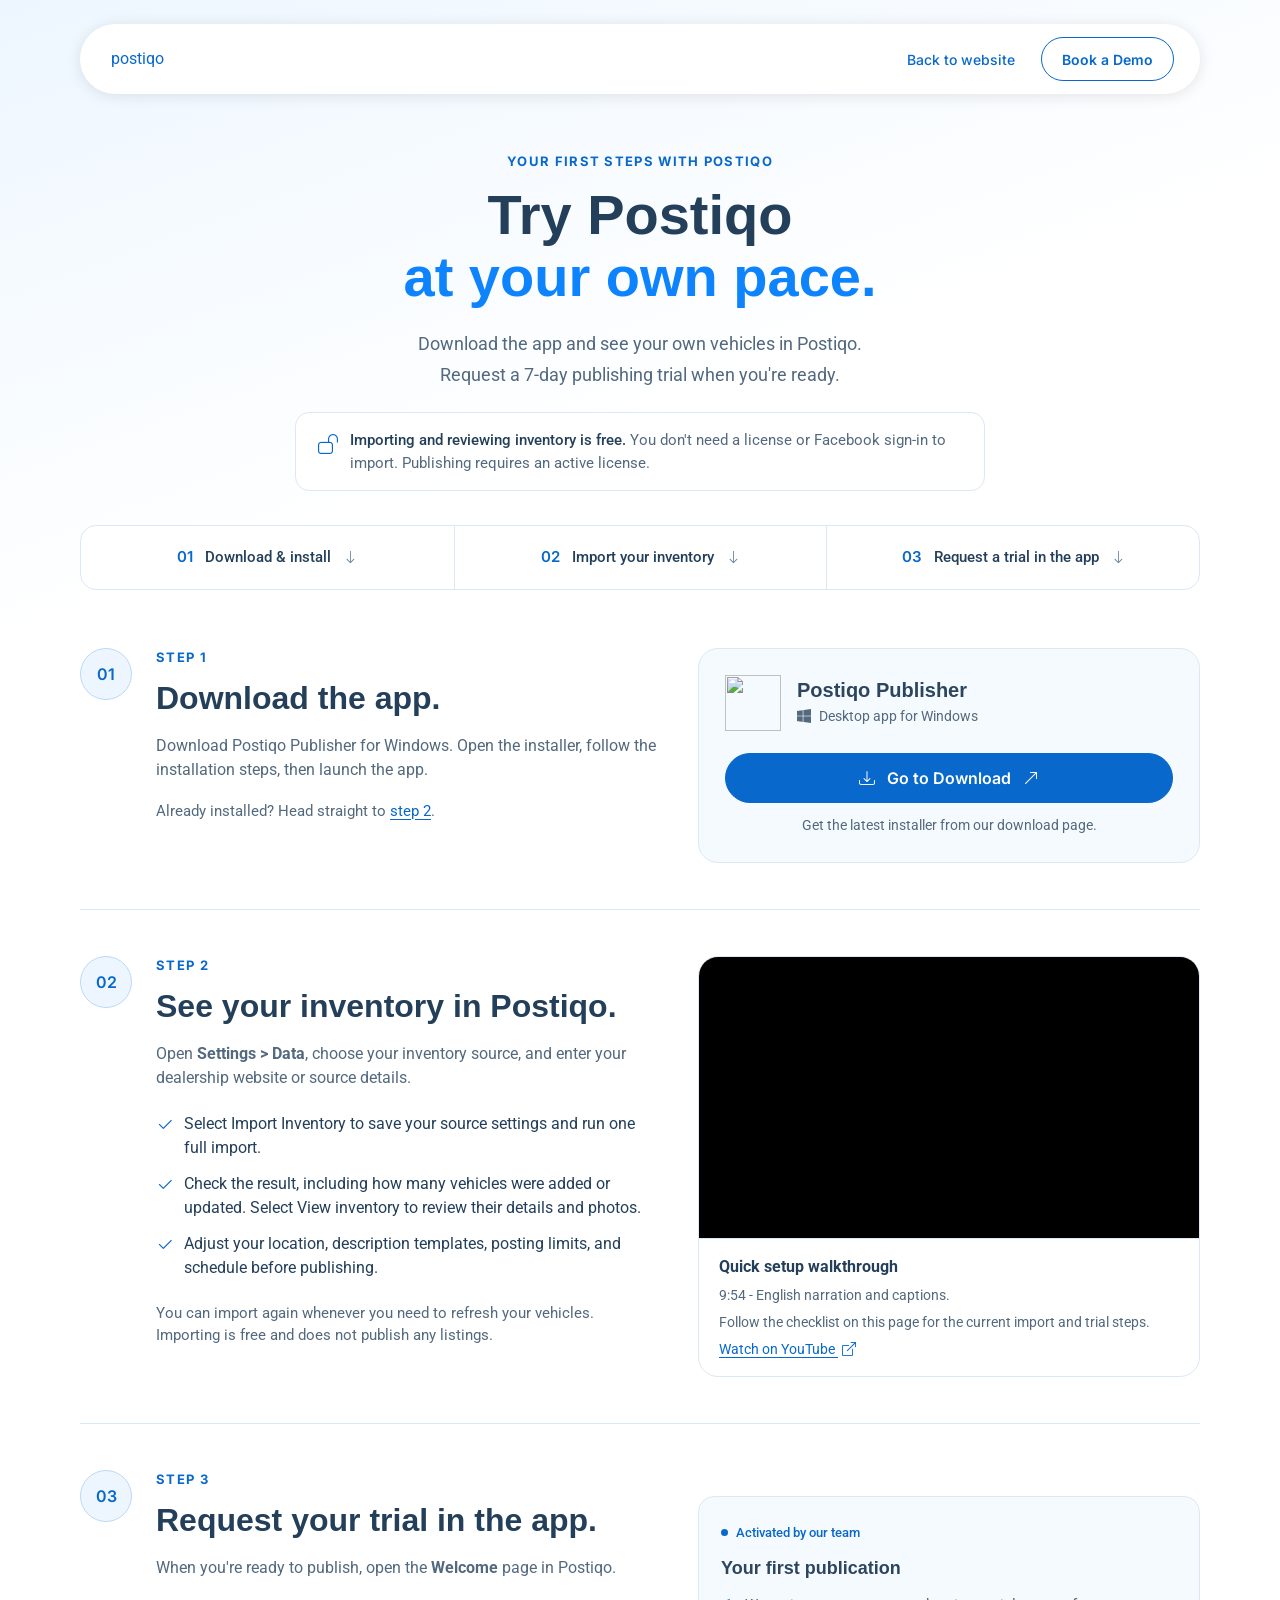
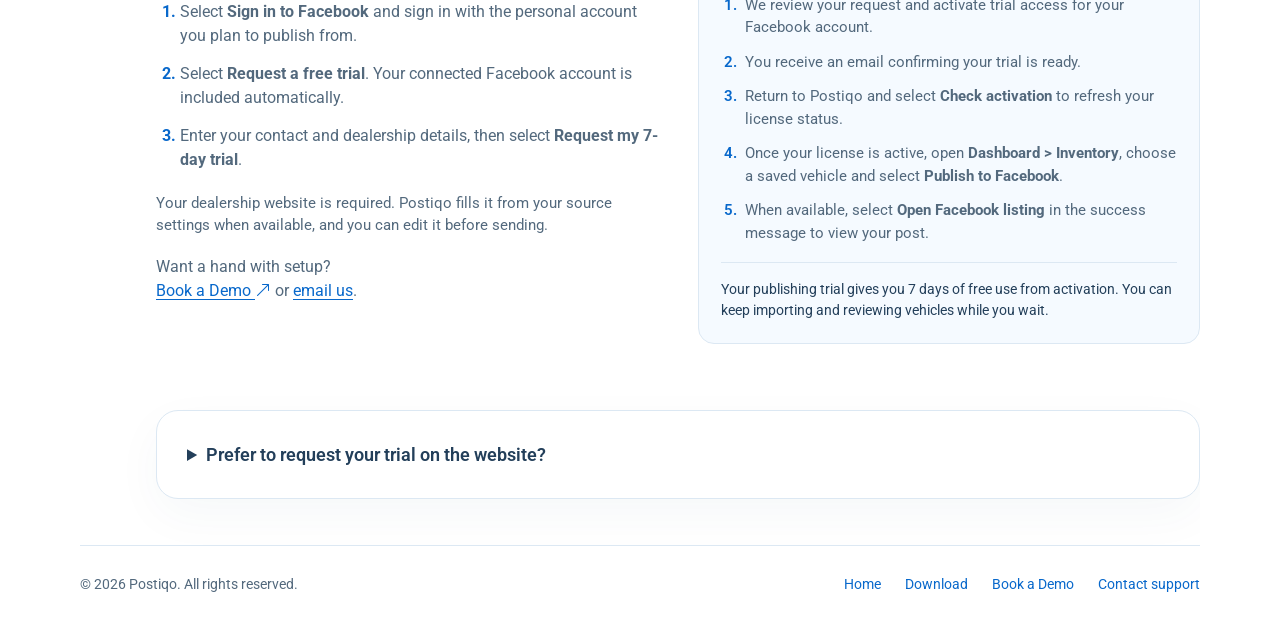
==== commit 9c2b8090: "Explain the first selected-vehicle publication in the setup guide Point activated trial users to Das" ====
--- a/try/index.html
+++ b/try/index.html
@@ -142,7 +142,8 @@
                             <li>We review your request and activate trial access for your Facebook account.</li>
                             <li>You receive an email confirming your trial is ready.</li>
                             <li>Return to Postiqo and select <strong>Check activation</strong> to refresh your license status.</li>
-                            <li>Once your license is active, review your posting settings and start your first publication.</li>
+                            <li>Once your license is active, open <strong>Dashboard &gt; Inventory</strong>, choose a saved vehicle and select <strong>Publish to Facebook</strong>.</li>
+                            <li>When available, select <strong>Open Facebook listing</strong> in the success message to view your post.</li>
                         </ol>
                         <p>Your publishing trial gives you 7 days of free use from activation. You can keep importing and reviewing vehicles while you wait.</p>
                     </div>
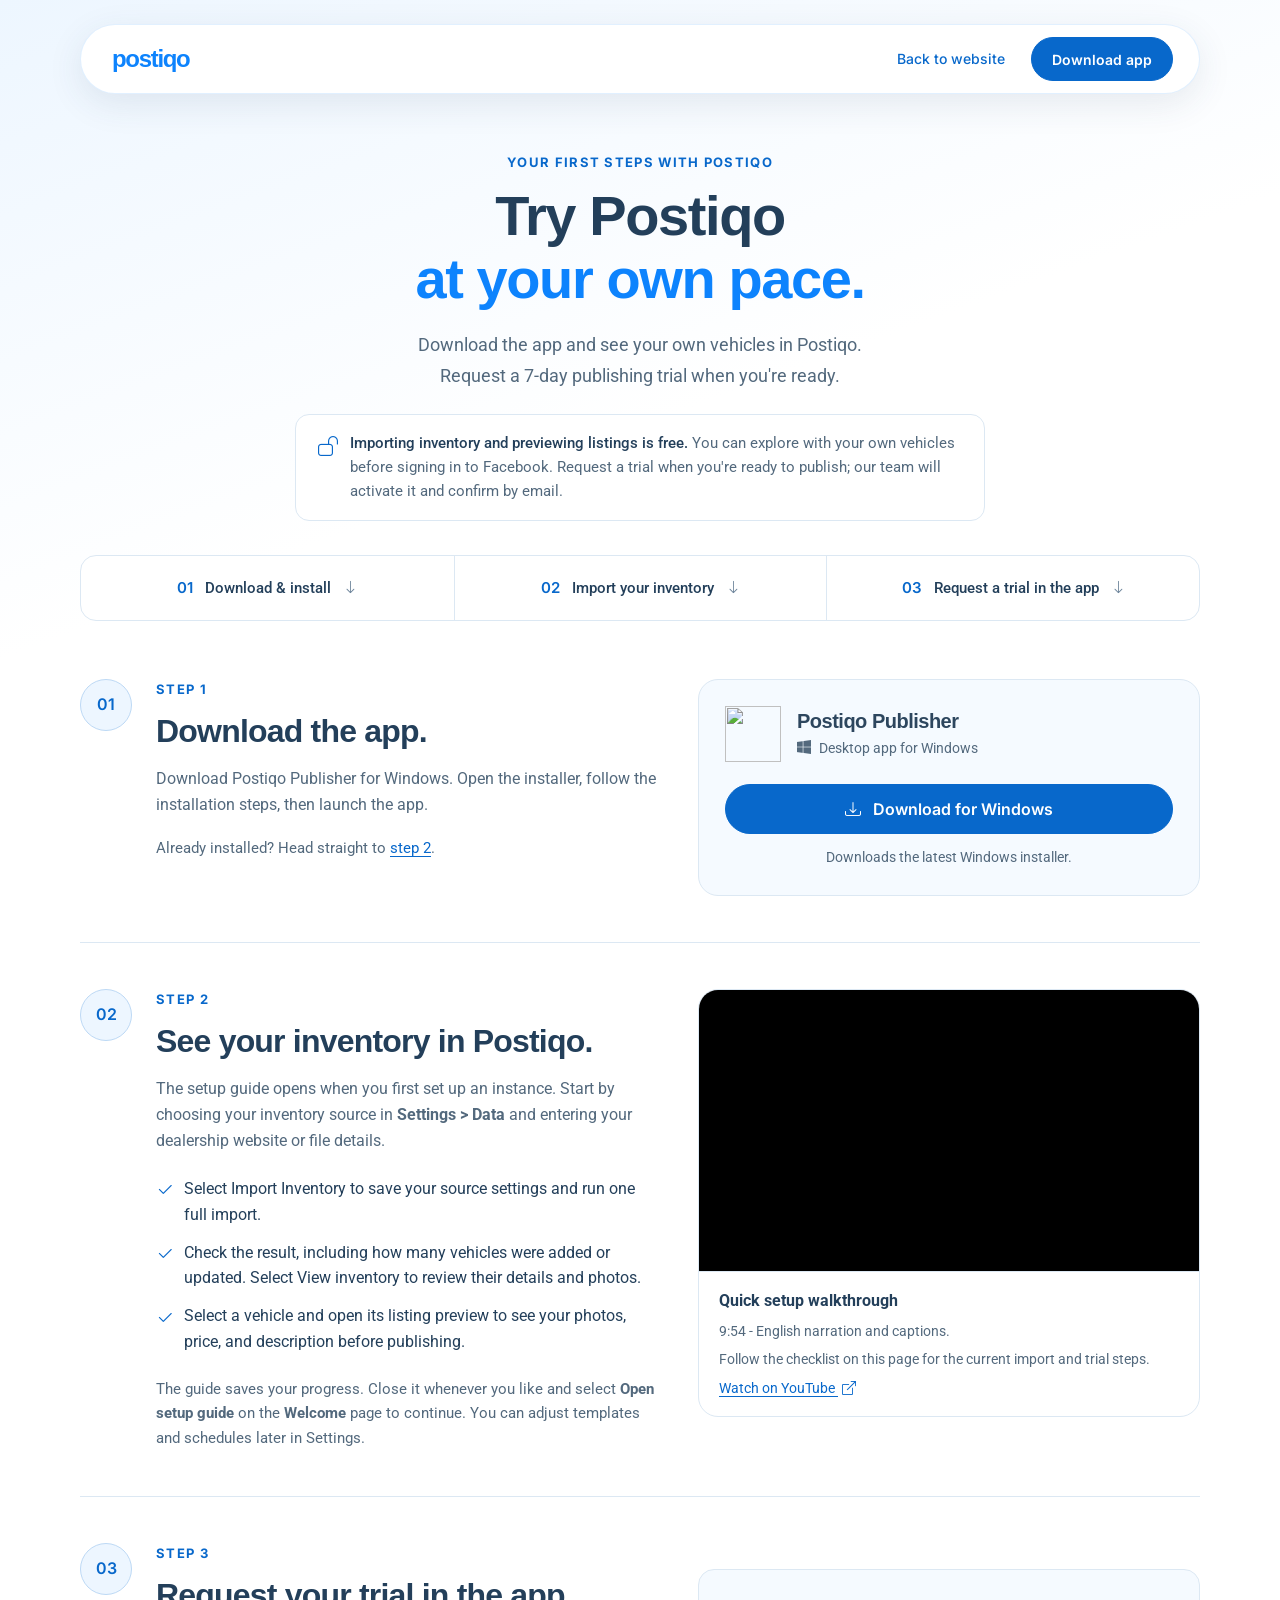
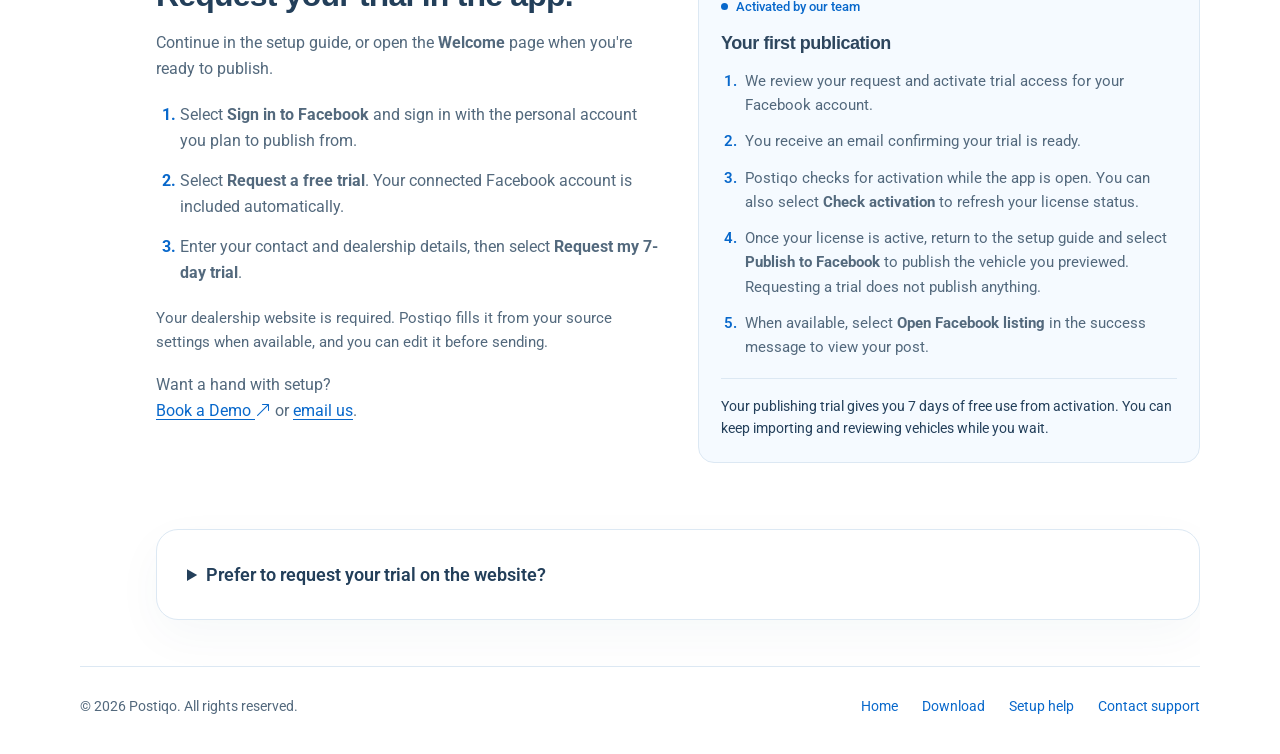
==== commit 9dfca59d: "Make trying Postiqo the primary website path Lead the header, hero, pricing cards and final call to " ====
--- a/try/index.html
+++ b/try/index.html
@@ -24,7 +24,7 @@
     <link rel="stylesheet" href="https://fonts.googleapis.com/css2?family=Roboto:wght@400;500;700&family=Inter:wght@400;500;600;700&display=swap">
     <link rel="stylesheet" href="/assets/vendor/bootstrap/css/bootstrap.min.css">
     <link rel="stylesheet" href="/assets/vendor/bootstrap-icons/bootstrap-icons.css">
-    <link rel="stylesheet" href="/assets/css/main.css?v=1.0.4">
+    <link rel="stylesheet" href="/assets/css/main.css?v=1.0.5">
     <link rel="stylesheet" href="/assets/css/try.css?v=3">
     <script src="/assets/js/request-form.js?v=1" defer></script>
 </head>
@@ -39,7 +39,7 @@
             </a>
             <nav class="try-header-nav" aria-label="Main navigation">
                 <a class="try-home-link" href="/">Back to website</a>
-                <a class="try-button try-button-small try-button-outline" href="/#contact">Book a Demo</a>
+                <a class="try-button try-button-small" href="#download">Download app</a>
             </nav>
         </div>
     </header>
@@ -51,7 +51,7 @@
             <p class="try-lead">Download the app and see your own vehicles in Postiqo.<br class="d-none d-md-inline"> Request a 7-day publishing trial when you're ready.</p>
             <div class="try-license-note">
                 <i class="bi bi-unlock" aria-hidden="true"></i>
-                <p><strong>Importing and reviewing inventory is free.</strong> You don't need a license or Facebook sign-in to import. Publishing requires an active license.</p>
+                <p><strong>Importing inventory and previewing listings is free.</strong> You can explore with your own vehicles before signing in to Facebook. Request a trial when you're ready to publish; our team will activate it and confirm by email.</p>
             </div>
         </section>
 
@@ -78,11 +78,10 @@
                             <p><i class="bi bi-windows" aria-hidden="true"></i> Desktop app for Windows</p>
                         </div>
                     </div>
-                    <a class="try-button" href="/download/">
-                        <i class="bi bi-download" aria-hidden="true"></i> Go to Download
-                        <i class="bi bi-arrow-up-right" aria-hidden="true"></i>
+                    <a class="try-button" href="https://github.com/kaliuzhnyi/postiqo-publisher-releases/releases/latest/download/Postiqo.Publisher.Windows-win-Setup.exe">
+                        <i class="bi bi-download" aria-hidden="true"></i> Download for Windows
                     </a>
-                    <p class="try-small">Get the latest installer from our download page.</p>
+                    <p class="try-small">Downloads the latest Windows installer.</p>
                 </div>
             </div>
         </section>
@@ -93,13 +92,13 @@
                 <div class="try-step-copy">
                     <p class="try-eyebrow">STEP 2</p>
                     <h2 id="explore-title">See your inventory in Postiqo.</h2>
-                    <p>Open <strong>Settings &gt; Data</strong>, choose your inventory source, and enter your dealership website or source details.</p>
+                    <p>The setup guide opens when you first set up an instance. Start by choosing your inventory source in <strong>Settings &gt; Data</strong> and entering your dealership website or file details.</p>
                     <ul class="try-checklist">
                         <li><i class="bi bi-check2" aria-hidden="true"></i> Select Import Inventory to save your source settings and run one full import.</li>
                         <li><i class="bi bi-check2" aria-hidden="true"></i> Check the result, including how many vehicles were added or updated. Select View inventory to review their details and photos.</li>
-                        <li><i class="bi bi-check2" aria-hidden="true"></i> Adjust your location, description templates, posting limits, and schedule before publishing.</li>
+                        <li><i class="bi bi-check2" aria-hidden="true"></i> Select a vehicle and open its listing preview to see your photos, price, and description before publishing.</li>
                     </ul>
-                    <p class="try-muted">You can import again whenever you need to refresh your vehicles. Importing is free and does not publish any listings.</p>
+                    <p class="try-muted">The guide saves your progress. Close it whenever you like and select <strong>Open setup guide</strong> on the <strong>Welcome</strong> page to continue. You can adjust templates and schedules later in Settings.</p>
                 </div>
                 <figure class="try-video">
                     <iframe class="try-video-player"
@@ -125,7 +124,7 @@
                 <div class="try-step-copy">
                     <p class="try-eyebrow">STEP 3</p>
                     <h2 id="request-title">Request your trial in the app.</h2>
-                    <p>When you're ready to publish, open the <strong>Welcome</strong> page in Postiqo.</p>
+                    <p>Continue in the setup guide, or open the <strong>Welcome</strong> page when you're ready to publish.</p>
                     <ol class="try-app-steps">
                         <li>Select <strong>Sign in to Facebook</strong> and sign in with the personal account you plan to publish from.</li>
                         <li>Select <strong>Request a free trial</strong>. Your connected Facebook account is included automatically.</li>
@@ -141,8 +140,8 @@
                         <ol>
                             <li>We review your request and activate trial access for your Facebook account.</li>
                             <li>You receive an email confirming your trial is ready.</li>
-                            <li>Return to Postiqo and select <strong>Check activation</strong> to refresh your license status.</li>
-                            <li>Once your license is active, open <strong>Dashboard &gt; Inventory</strong>, choose a saved vehicle and select <strong>Publish to Facebook</strong>.</li>
+                            <li>Postiqo checks for activation while the app is open. You can also select <strong>Check activation</strong> to refresh your license status.</li>
+                            <li>Once your license is active, return to the setup guide and select <strong>Publish to Facebook</strong> to publish the vehicle you previewed. Requesting a trial does not publish anything.</li>
                             <li>When available, select <strong>Open Facebook listing</strong> in the success message to view your post.</li>
                         </ol>
                         <p>Your publishing trial gives you 7 days of free use from activation. You can keep importing and reviewing vehicles while you wait.</p>
@@ -238,7 +237,7 @@
         <nav aria-label="Footer navigation">
             <a href="/">Home</a>
             <a href="/download/">Download</a>
-            <a href="/#contact">Book a Demo</a>
+            <a href="/#contact">Setup help</a>
             <a href="mailto:support@postiqo.io">Contact support</a>
         </nav>
     </footer>
--- a/assets/css/main.css
+++ b/assets/css/main.css
@@ -5,6 +5,14 @@
 * Author: BootstrapMade.com
 * License: https://bootstrapmade.com/license/
 */
+
+@font-face {
+  font-family: "Nunito";
+  src: url("../fonts/Nunito-VariableFont_wght.ttf") format("truetype");
+  font-style: normal;
+  font-weight: 200 1000;
+  font-display: swap;
+}
 
 /*--------------------------------------------------------------
 # Font & Color Variables
@@ -172,7 +180,7 @@
   margin-right: 8px;
 }
 
-.header .logo h1 {
+.header .logo .sitename {
   font-size: 24px;
   margin: 0;
   font-weight: 500;
@@ -783,6 +791,34 @@
   font-size: 1.25rem;
 }
 
+.hero .hero-benefits {
+  display: flex;
+  flex-wrap: wrap;
+  gap: 0.65rem 1.25rem;
+  list-style: none;
+  padding: 0;
+  margin: -0.75rem 0 2rem;
+  color: color-mix(in srgb, var(--default-color), transparent 18%);
+  font-size: 0.95rem;
+  font-weight: 500;
+}
+
+.hero .hero-benefits li {
+  display: inline-flex;
+  align-items: center;
+  gap: 0.45rem;
+}
+
+.hero .hero-benefits i {
+  color: var(--accent-color);
+}
+
+@media (max-width: 992px) {
+  .hero .hero-benefits {
+    justify-content: center;
+  }
+}
+
 .hero .btn-primary {
   background-color: var(--accent-color);
   border-color: var(--accent-color);
@@ -846,6 +882,12 @@
   margin-bottom: 0.5rem;
 }
 
+.hero .customers-badge .customer-avatars strong {
+  color: var(--heading-color);
+  font-family: var(--heading-font);
+  font-size: 0.95rem;
+}
+
 .hero .customers-badge .avatar {
   width: 35px;
   height: 35px;
@@ -1198,7 +1240,7 @@
   font-size: 48px;
 }
 
-.features .nav-link h4 {
+.features .nav-link .tab-title {
   font-size: 14px;
   font-weight: 500;
   margin: 0;
@@ -1208,7 +1250,7 @@
   border-color: color-mix(in srgb, var(--default-color), transparent 80%);
 }
 
-.features .nav-link:hover h4 {
+.features .nav-link:hover .tab-title {
   color: var(--accent-color);
 }
 
@@ -1217,7 +1259,7 @@
   border-color: var(--accent-color);
 }
 
-.features .nav-link.active h4 {
+.features .nav-link.active .tab-title {
   color: var(--contrast-color);
 }
 
@@ -1286,7 +1328,7 @@
   margin-bottom: 20px;
 }
 
-.features-cards .feature-box h4 {
+.features-cards .feature-box h3 {
   font-size: 20px;
   font-weight: 700;
   margin: 0 0 10px 0;
@@ -2106,6 +2148,37 @@
   border-color: var(--contrast-color);
 }
 
+.call-to-action-2 .cta-actions {
+  display: flex;
+  flex-wrap: wrap;
+  align-items: center;
+  gap: 8px 20px;
+  justify-content: center;
+}
+
+.call-to-action-2 .cta-btn-primary {
+  border-color: #fff;
+  background: #fff;
+  color: #0758ac;
+}
+
+.call-to-action-2 .cta-btn-primary:hover {
+  background: #edf6ff;
+  color: #064d96;
+}
+
+.call-to-action-2 .cta-help {
+  padding: 12px 0;
+  color: var(--contrast-color);
+  text-decoration: underline;
+  text-underline-offset: 4px;
+}
+
+.call-to-action-2 .cta-actions a:focus-visible {
+  outline: 3px solid var(--contrast-color);
+  outline-offset: 5px;
+}
+
 /*--------------------------------------------------------------
 # Contact Section
 --------------------------------------------------------------*/
@@ -2261,6 +2334,50 @@
 }
 
 /*--------------------------------------------------------------
+# Compact Footer
+--------------------------------------------------------------*/
+.footer .footer-summary {
+  padding-top: 3.5rem;
+  padding-bottom: 2.5rem;
+}
+
+.footer .footer-summary .logo .sitename {
+  color: var(--heading-color);
+  font-family: var(--heading-font);
+  font-size: 1.65rem;
+  font-weight: 800;
+}
+
+.footer .footer-summary h4 {
+  margin-bottom: 1rem;
+}
+
+.footer .footer-summary p {
+  color: color-mix(in srgb, var(--default-color), transparent 28%);
+  max-width: 34rem;
+}
+
+.footer .footer-compact-links {
+  list-style: none;
+  margin: 0;
+  padding: 0;
+}
+
+.footer .footer-compact-links li + li {
+  margin-top: 0.55rem;
+}
+
+.footer .footer-compact-links a,
+.footer .footer-summary a:not(.logo) {
+  color: color-mix(in srgb, var(--default-color), transparent 18%);
+}
+
+.footer .footer-compact-links a:hover,
+.footer .footer-summary a:not(.logo):hover {
+  color: var(--accent-color);
+}
+
+/*--------------------------------------------------------------
 # Service Details Section
 --------------------------------------------------------------*/
 .service-details .service-box {
@@ -2399,4 +2516,681 @@
 --------------------------------------------------------------*/
 .starter-section {
   /* Add your styles here */
-}+}
+
+/*--------------------------------------------------------------
+# Postiqo cosmetic refinements
+--------------------------------------------------------------*/
+body {
+  line-height: 1.62;
+  -webkit-font-smoothing: antialiased;
+  text-rendering: optimizeLegibility;
+}
+
+h1,
+h2,
+h3,
+h4,
+h5,
+h6 {
+  letter-spacing: -0.025em;
+}
+
+.header .header-container {
+  border: 1px solid color-mix(in srgb, var(--accent-color), transparent 88%);
+  box-shadow: 0 10px 35px rgba(45, 70, 94, 0.1);
+}
+
+.header .logo .sitename,
+.footer .footer-summary .logo .sitename {
+  color: var(--accent-color);
+  font-family: var(--heading-font);
+  font-weight: 800;
+  letter-spacing: -0.055em;
+}
+
+.hero .btn-primary,
+.header .btn-getstarted,
+.contact .contact-form .btn {
+  box-shadow: 0 10px 24px color-mix(in srgb, var(--accent-color), transparent 76%);
+}
+
+.hero .hero-image,
+.about .image-wrapper .images {
+  mix-blend-mode: multiply;
+}
+
+.hero .hero-buttons {
+  display: flex;
+  flex-wrap: wrap;
+  gap: 12px;
+}
+
+.hero .btn-try {
+  display: inline-flex;
+  align-items: center;
+  justify-content: center;
+  gap: 10px;
+  padding: 0.75rem 1.75rem;
+  border: 1px solid #0865c4;
+  border-radius: 50px;
+  background: #fff;
+  color: #0865c4;
+  font-weight: 500;
+}
+
+.hero .btn-try:hover {
+  background: #eaf4ff;
+  border-color: #064f9b;
+  color: #064f9b;
+}
+
+.hero .hero-trial-note {
+  margin: 14px 0 8px;
+  color: #526579;
+  font-size: 0.9375rem;
+}
+
+.hero-watch-demo .btn-link {
+  padding-left: 0;
+}
+
+.contact .contact-trial-link {
+  margin-top: 14px;
+  font-size: 0.9375rem;
+}
+
+.contact-trial-link a {
+  color: #0865c4;
+  text-decoration: underline;
+  text-underline-offset: 3px;
+}
+
+.hero .btn-try:focus-visible,
+.contact-trial-link a:focus-visible {
+  outline: 3px solid var(--heading-color);
+  outline-offset: 4px;
+}
+
+@media (max-width: 575px) {
+  .hero .hero-buttons > .btn {
+    width: 100%;
+  }
+}
+
+.hero .hero-image > .dealer-illustration {
+  display: block;
+  width: 100%;
+  height: auto;
+  object-fit: contain;
+}
+
+.hero .customers-badge {
+  position: static;
+  margin: 1.5rem auto 0;
+  border: 1px solid color-mix(in srgb, var(--accent-color), transparent 84%);
+  border-radius: 16px;
+  box-shadow: 0 14px 36px rgba(45, 70, 94, 0.16);
+  animation: none;
+}
+
+.about .image-wrapper .main-image {
+  display: block;
+  width: 100%;
+  height: auto;
+  object-fit: contain;
+  border: 0;
+  border-radius: 0 !important;
+  box-shadow: none;
+}
+
+.about .image-wrapper .experience-badge {
+  position: static;
+  width: fit-content;
+  margin: 1.5rem 0 0 auto;
+  min-width: 190px;
+  padding: 1.15rem 1.25rem;
+  border: 1px solid rgba(255, 255, 255, 0.35);
+  border-radius: 16px;
+  box-shadow: 0 16px 38px rgba(13, 84, 160, 0.25);
+  animation: none;
+}
+
+.about .image-wrapper .experience-badge h3 {
+  line-height: 1;
+}
+
+.features-cards .feature-box {
+  --card-accent: var(--accent-color);
+  position: relative;
+  overflow: hidden;
+  padding: 34px 28px;
+  background: var(--surface-color) !important;
+  border: 1px solid color-mix(in srgb, var(--card-accent), transparent 82%);
+  border-radius: 20px;
+  box-shadow: 0 14px 36px rgba(45, 70, 94, 0.08);
+  transition: transform 0.25s ease, box-shadow 0.25s ease;
+}
+
+.features-cards .feature-box::before {
+  content: "";
+  position: absolute;
+  inset: 0 0 auto;
+  height: 4px;
+  background: var(--card-accent);
+}
+
+.features-cards .feature-box:hover {
+  transform: translateY(-4px);
+  box-shadow: 0 20px 46px rgba(45, 70, 94, 0.13);
+}
+
+.features-cards .feature-box > i {
+  display: inline-grid;
+  place-items: center;
+  width: 56px;
+  height: 56px;
+  margin-bottom: 22px;
+  background: color-mix(in srgb, var(--card-accent), transparent 88%);
+  color: var(--card-accent);
+  border-radius: 16px;
+  font-size: 27px;
+}
+
+.features-cards .feature-box.orange {
+  --card-accent: #dd8338;
+}
+
+.features-cards .feature-box.blue {
+  --card-accent: #0d83fd;
+}
+
+.features-cards .feature-box.green {
+  --card-accent: #2eaa71;
+}
+
+.features-cards .feature-box.red {
+  --card-accent: #dc6464;
+}
+
+.features-cards .feature-box.orange > i,
+.features-cards .feature-box.blue > i,
+.features-cards .feature-box.green > i,
+.features-cards .feature-box.red > i {
+  color: var(--card-accent);
+}
+
+.features .tab-pane video {
+  display: block;
+  width: 100%;
+  background: #f7fbff;
+  border: 1px solid color-mix(in srgb, var(--accent-color), transparent 84%);
+  border-radius: 18px;
+  box-shadow: 0 18px 44px rgba(45, 70, 94, 0.12);
+}
+
+.partners-row {
+  border: 1px solid color-mix(in srgb, var(--accent-color), transparent 90%);
+  box-shadow: 0 14px 38px rgba(45, 70, 94, 0.08);
+}
+
+@media (max-width: 992px) {
+  .hero .customers-badge,
+  .about .image-wrapper .experience-badge {
+    position: static;
+    margin: 1rem auto 0;
+  }
+}
+
+@media (prefers-reduced-motion: reduce) {
+  html:focus-within {
+    scroll-behavior: auto;
+  }
+
+  *,
+  *::before,
+  *::after {
+    scroll-behavior: auto !important;
+    transition-duration: 0.01ms !important;
+    animation-duration: 0.01ms !important;
+    animation-iteration-count: 1 !important;
+  }
+}
+
+/*--------------------------------------------------------------
+# Multi-channel Publisher Enhancements
+--------------------------------------------------------------*/
+.section-eyebrow {
+  display: inline-flex;
+  align-items: center;
+  margin-bottom: 0.75rem;
+  padding: 0.42rem 0.85rem;
+  background: color-mix(in srgb, var(--accent-color), transparent 91%);
+  color: var(--accent-color);
+  border: 1px solid color-mix(in srgb, var(--accent-color), transparent 82%);
+  border-radius: 50px;
+  font-family: var(--nav-font);
+  font-size: 0.78rem;
+  font-weight: 700;
+  letter-spacing: 0.08em;
+  line-height: 1;
+  text-transform: uppercase;
+}
+
+.hero .hero-channels {
+  display: flex;
+  flex-wrap: wrap;
+  gap: 0.55rem;
+  margin: -1.55rem 0 1.8rem;
+}
+
+.hero .hero-channels span {
+  display: inline-flex;
+  align-items: center;
+  gap: 0.42rem;
+  padding: 0.48rem 0.72rem;
+  background: rgba(255, 255, 255, 0.82);
+  color: var(--heading-color);
+  border: 1px solid color-mix(in srgb, var(--accent-color), transparent 83%);
+  border-radius: 10px;
+  box-shadow: 0 7px 18px rgba(45, 70, 94, 0.06);
+  font-family: var(--nav-font);
+  font-size: 0.78rem;
+  font-weight: 600;
+}
+
+.hero .hero-channels i {
+  color: var(--accent-color);
+  font-size: 0.95rem;
+}
+
+.hero .hero-benefits {
+  margin-top: 0;
+}
+
+.publisher-network {
+  position: relative;
+  padding: 86px 0;
+  background:
+    radial-gradient(circle at 8% 20%, color-mix(in srgb, var(--accent-color), transparent 92%), transparent 24%),
+    linear-gradient(180deg, #ffffff 0%, #f8fbff 100%);
+}
+
+.publisher-network .section-title {
+  max-width: 780px;
+  padding-bottom: 44px;
+}
+
+.publisher-flow {
+  display: grid;
+  grid-template-columns: minmax(0, 1.05fr) 54px minmax(0, 0.92fr) 54px minmax(0, 1.35fr);
+  align-items: stretch;
+  padding: 1.25rem;
+  background: rgba(255, 255, 255, 0.86);
+  border: 1px solid color-mix(in srgb, var(--accent-color), transparent 84%);
+  border-radius: 24px;
+  box-shadow: 0 24px 65px rgba(45, 70, 94, 0.11);
+}
+
+.publisher-flow .flow-card {
+  min-height: 218px;
+  padding: 1.6rem;
+  border-radius: 18px;
+}
+
+.publisher-flow .flow-source {
+  display: flex;
+  align-items: center;
+  gap: 1rem;
+  background: #f7fbff;
+  border: 1px solid color-mix(in srgb, var(--accent-color), transparent 86%);
+}
+
+.publisher-flow .flow-icon,
+.publisher-flow .publisher-mark {
+  display: grid;
+  flex: 0 0 auto;
+  place-items: center;
+  width: 64px;
+  height: 64px;
+  background: color-mix(in srgb, var(--accent-color), transparent 88%);
+  color: var(--accent-color);
+  border-radius: 18px;
+  font-size: 1.7rem;
+}
+
+.publisher-flow .flow-label {
+  display: block;
+  margin-bottom: 0.35rem;
+  color: color-mix(in srgb, var(--default-color), transparent 43%);
+  font-family: var(--nav-font);
+  font-size: 0.7rem;
+  font-weight: 700;
+  letter-spacing: 0.08em;
+  text-transform: uppercase;
+}
+
+.publisher-flow h3 {
+  margin: 0 0 0.45rem;
+  font-size: 1.38rem;
+  font-weight: 700;
+}
+
+.publisher-flow p {
+  margin: 0;
+  color: color-mix(in srgb, var(--default-color), transparent 27%);
+  font-size: 0.9rem;
+  line-height: 1.55;
+}
+
+.publisher-flow .flow-publisher {
+  display: flex;
+  flex-direction: column;
+  justify-content: center;
+  background: linear-gradient(145deg, #1689fd 0%, #056bd6 100%);
+  color: #ffffff;
+  box-shadow: 0 18px 38px rgba(13, 131, 253, 0.23);
+}
+
+.publisher-flow .flow-publisher .publisher-mark {
+  margin-bottom: 1rem;
+  background: rgba(255, 255, 255, 0.16);
+  color: #ffffff;
+  border: 1px solid rgba(255, 255, 255, 0.22);
+}
+
+.publisher-flow .flow-publisher .flow-label,
+.publisher-flow .flow-publisher p {
+  color: rgba(255, 255, 255, 0.82);
+}
+
+.publisher-flow .flow-publisher h3 {
+  color: #ffffff;
+}
+
+.publisher-flow .flow-connector {
+  display: grid;
+  min-width: 0;
+  place-items: center;
+  color: color-mix(in srgb, var(--accent-color), transparent 24%);
+}
+
+.publisher-flow .flow-connector svg {
+  display: block;
+  width: min(100%, 48px);
+  height: auto;
+  overflow: visible;
+}
+
+.publisher-flow .flow-connector path {
+  fill: none;
+  stroke: currentColor;
+  stroke-width: 2;
+  stroke-linecap: round;
+  stroke-linejoin: round;
+}
+
+.publisher-flow .channel-grid {
+  display: grid;
+  grid-template-columns: 1fr;
+  gap: 0.75rem;
+}
+
+.publisher-flow .channel-card {
+  --channel-color: var(--accent-color);
+  display: flex;
+  align-items: center;
+  gap: 0.72rem;
+  min-width: 0;
+  padding: 1rem;
+  background: #ffffff;
+  border: 1px solid color-mix(in srgb, var(--channel-color), transparent 77%);
+  border-radius: 15px;
+  box-shadow: 0 9px 24px rgba(45, 70, 94, 0.07);
+}
+
+.publisher-flow .channel-card > i {
+  display: grid;
+  flex: 0 0 auto;
+  place-items: center;
+  width: 38px;
+  height: 38px;
+  background: color-mix(in srgb, var(--channel-color), transparent 89%);
+  color: var(--channel-color);
+  border-radius: 11px;
+  font-size: 1.1rem;
+}
+
+.publisher-flow .channel-card strong,
+.publisher-flow .channel-card small {
+  display: block;
+  min-width: 0;
+}
+
+.publisher-flow .channel-card strong {
+  color: var(--heading-color);
+  font-family: var(--heading-font);
+  font-size: 0.93rem;
+  line-height: 1.15;
+}
+
+.publisher-flow .channel-card small {
+  margin-top: 0.15rem;
+  color: color-mix(in srgb, var(--default-color), transparent 43%);
+  font-size: 0.7rem;
+}
+
+.publisher-flow .channel-card.craigslist {
+  --channel-color: #6c5494;
+}
+
+.automation-actions {
+  display: grid;
+  grid-template-columns: repeat(4, minmax(0, 1fr));
+  gap: 0.8rem;
+  margin: 1rem 0 0;
+}
+
+.automation-actions > div {
+  display: flex;
+  align-items: center;
+  gap: 0.65rem;
+  padding: 0.95rem 1rem;
+  background: #ffffff;
+  border: 1px solid color-mix(in srgb, var(--accent-color), transparent 86%);
+  border-radius: 13px;
+  box-shadow: 0 8px 22px rgba(45, 70, 94, 0.05);
+  font-size: 0.84rem;
+}
+
+.automation-actions i {
+  color: var(--accent-color);
+  font-size: 1.1rem;
+}
+
+.publisher-note {
+  margin: 1.25rem auto 0;
+  color: color-mix(in srgb, var(--default-color), transparent 34%);
+  font-size: 0.86rem;
+  text-align: center;
+}
+
+.publisher-note i {
+  margin-right: 0.35rem;
+  color: var(--accent-color);
+}
+
+.pricing .plan-kicker {
+  display: inline-flex;
+  align-items: center;
+  gap: 0.4rem;
+  margin-bottom: 0.8rem;
+  padding: 0.38rem 0.68rem;
+  background: color-mix(in srgb, var(--accent-color), transparent 90%);
+  color: var(--accent-color);
+  border-radius: 50px;
+  font-family: var(--nav-font);
+  font-size: 0.74rem;
+  font-weight: 700;
+}
+
+.pricing .pricing-card.popular .plan-kicker {
+  background: rgba(255, 255, 255, 0.15);
+  color: #ffffff;
+}
+
+.pricing .plan-bonus {
+  display: flex;
+  align-items: center;
+  gap: 0.5rem;
+  margin: 0 0 1.5rem;
+  padding: 0.7rem 0.85rem;
+  background: #f3edfc;
+  color: #65438b;
+  border-radius: 12px;
+  font-size: 0.84rem;
+  font-weight: 700;
+}
+
+.pricing .pricing-card.popular .plan-bonus {
+  background: rgba(255, 255, 255, 0.17);
+  color: #ffffff;
+}
+
+.pricing .craigslist-bonus {
+  display: flex;
+  gap: 1.25rem;
+  margin-top: 0.75rem;
+  padding: 2rem;
+  background: #ffffff;
+  border: 1px solid #dfd3ee;
+  border-radius: 20px;
+  box-shadow: 0 18px 48px rgba(45, 70, 94, 0.11);
+}
+
+.pricing .bonus-icon {
+  display: grid;
+  flex: 0 0 auto;
+  place-items: center;
+  width: 62px;
+  height: 62px;
+  background: #f3edfc;
+  color: #65438b;
+  border-radius: 17px;
+  font-size: 1.65rem;
+}
+
+.pricing .bonus-badge {
+  display: inline-block;
+  margin-bottom: 0.55rem;
+  color: #65438b;
+  font-family: var(--nav-font);
+  font-size: 0.72rem;
+  font-weight: 700;
+  letter-spacing: 0.08em;
+  text-transform: uppercase;
+}
+
+.pricing .bonus-copy h3 {
+  margin-bottom: 0.55rem;
+  font-size: 1.5rem;
+  font-weight: 700;
+}
+
+.pricing .bonus-copy p {
+  margin-bottom: 0;
+  color: color-mix(in srgb, var(--default-color), transparent 28%);
+  font-size: 0.92rem;
+  line-height: 1.6;
+}
+
+.pricing .pricing-currency-note {
+  margin: 1.4rem 0 0;
+  color: color-mix(in srgb, var(--default-color), transparent 42%);
+  font-size: 0.78rem;
+  text-align: center;
+}
+
+.pricing .pricing-trial-note {
+  max-width: 720px;
+  margin: 16px auto 0;
+  color: #526579;
+  font-size: 0.9375rem;
+}
+
+@media (max-width: 1199px) {
+  .publisher-flow {
+    grid-template-columns: minmax(0, 1fr) 42px minmax(0, 0.9fr) 42px minmax(0, 1.2fr);
+  }
+
+  .publisher-flow .flow-card {
+    padding: 1.25rem;
+  }
+
+  .publisher-flow .flow-source {
+    align-items: flex-start;
+    flex-direction: column;
+  }
+
+  .publisher-flow .channel-card {
+    padding: 0.8rem;
+  }
+}
+
+@media (max-width: 991px) {
+  .hero .hero-channels {
+    justify-content: center;
+  }
+
+  .publisher-flow {
+    grid-template-columns: 1fr;
+  }
+
+  .publisher-flow .flow-card {
+    min-height: 0;
+  }
+
+  .publisher-flow .flow-source {
+    align-items: center;
+    flex-direction: row;
+  }
+
+  .publisher-flow .flow-connector {
+    min-height: 52px;
+  }
+
+  .publisher-flow .flow-connector svg {
+    width: 44px;
+    transform: rotate(90deg);
+  }
+
+  .automation-actions {
+    grid-template-columns: repeat(2, minmax(0, 1fr));
+  }
+}
+
+@media (max-width: 575px) {
+  .publisher-network {
+    padding: 66px 0;
+  }
+
+  .publisher-flow {
+    padding: 0.8rem;
+    border-radius: 18px;
+  }
+
+  .publisher-flow .flow-source {
+    align-items: flex-start;
+    flex-direction: column;
+  }
+
+  .publisher-flow .channel-grid,
+  .automation-actions {
+    grid-template-columns: 1fr;
+  }
+
+  .pricing .craigslist-bonus {
+    flex-direction: column;
+    padding: 1.5rem;
+  }
+}
